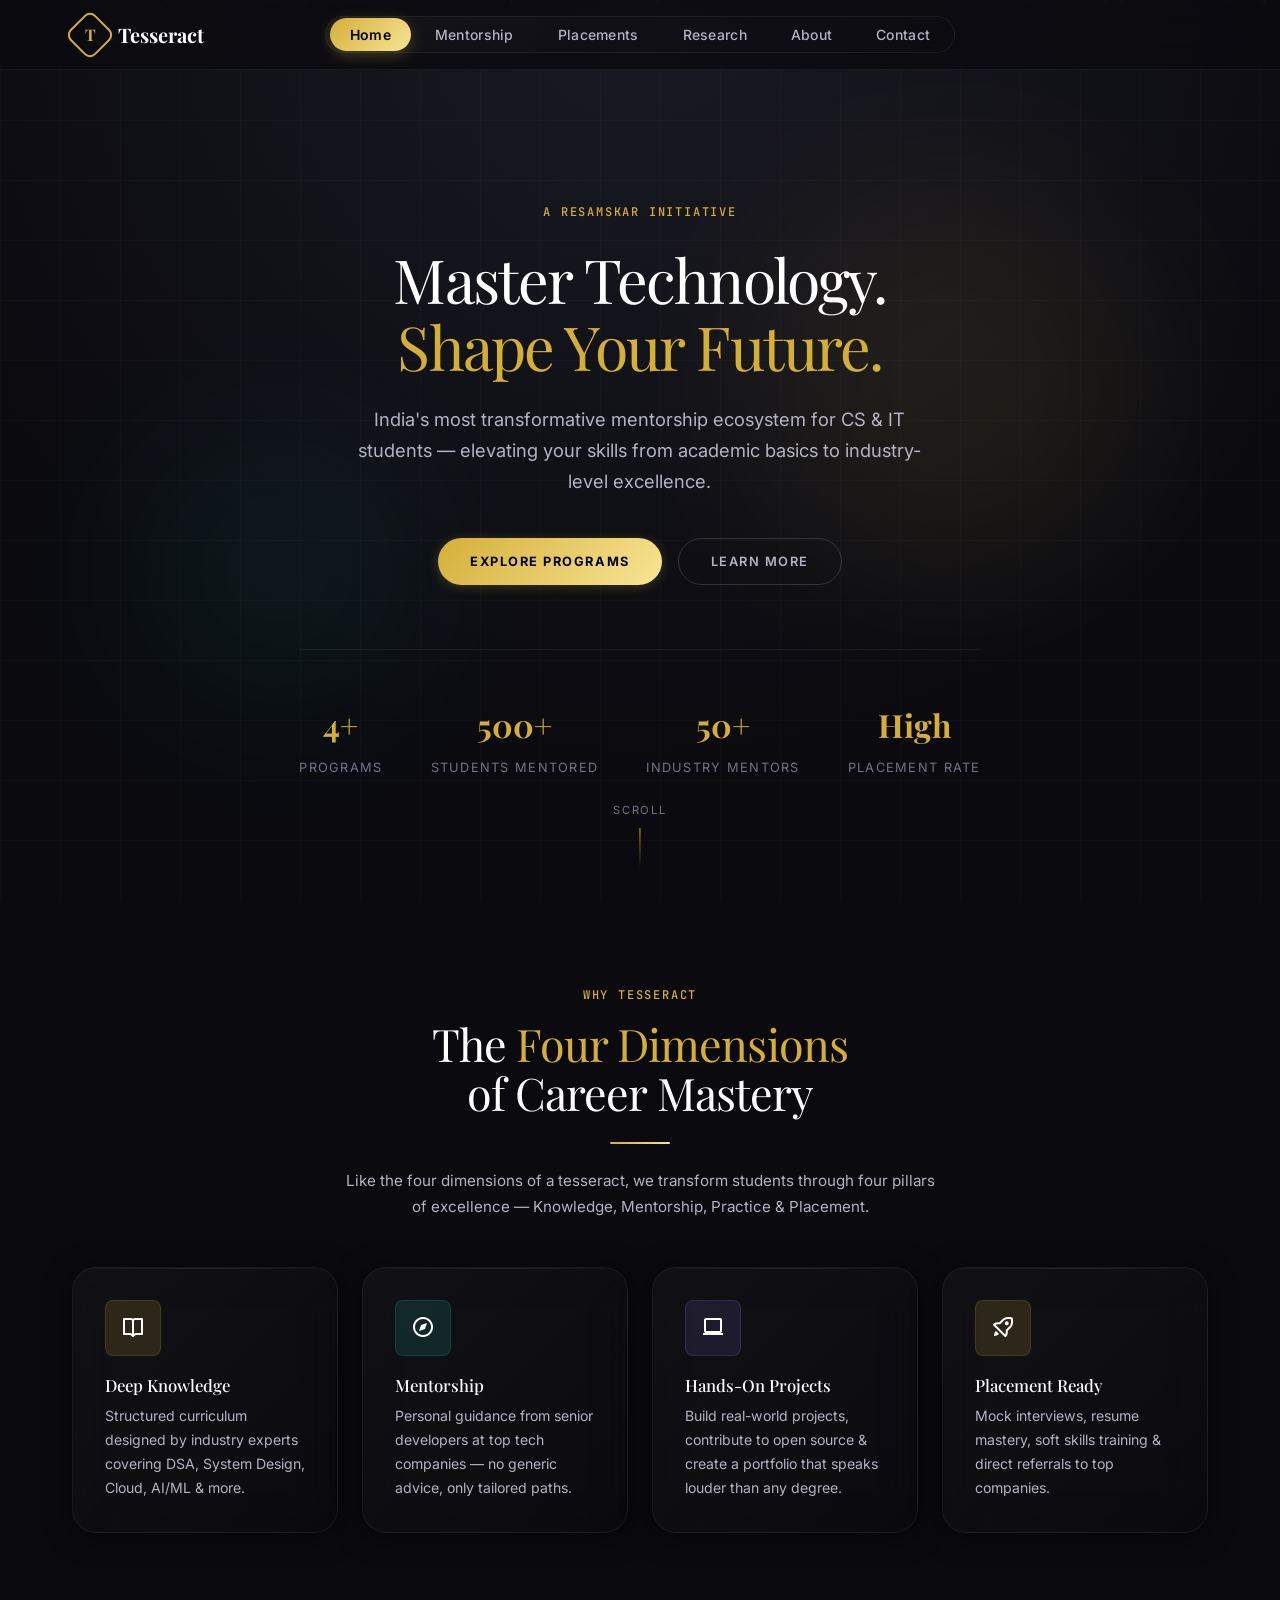
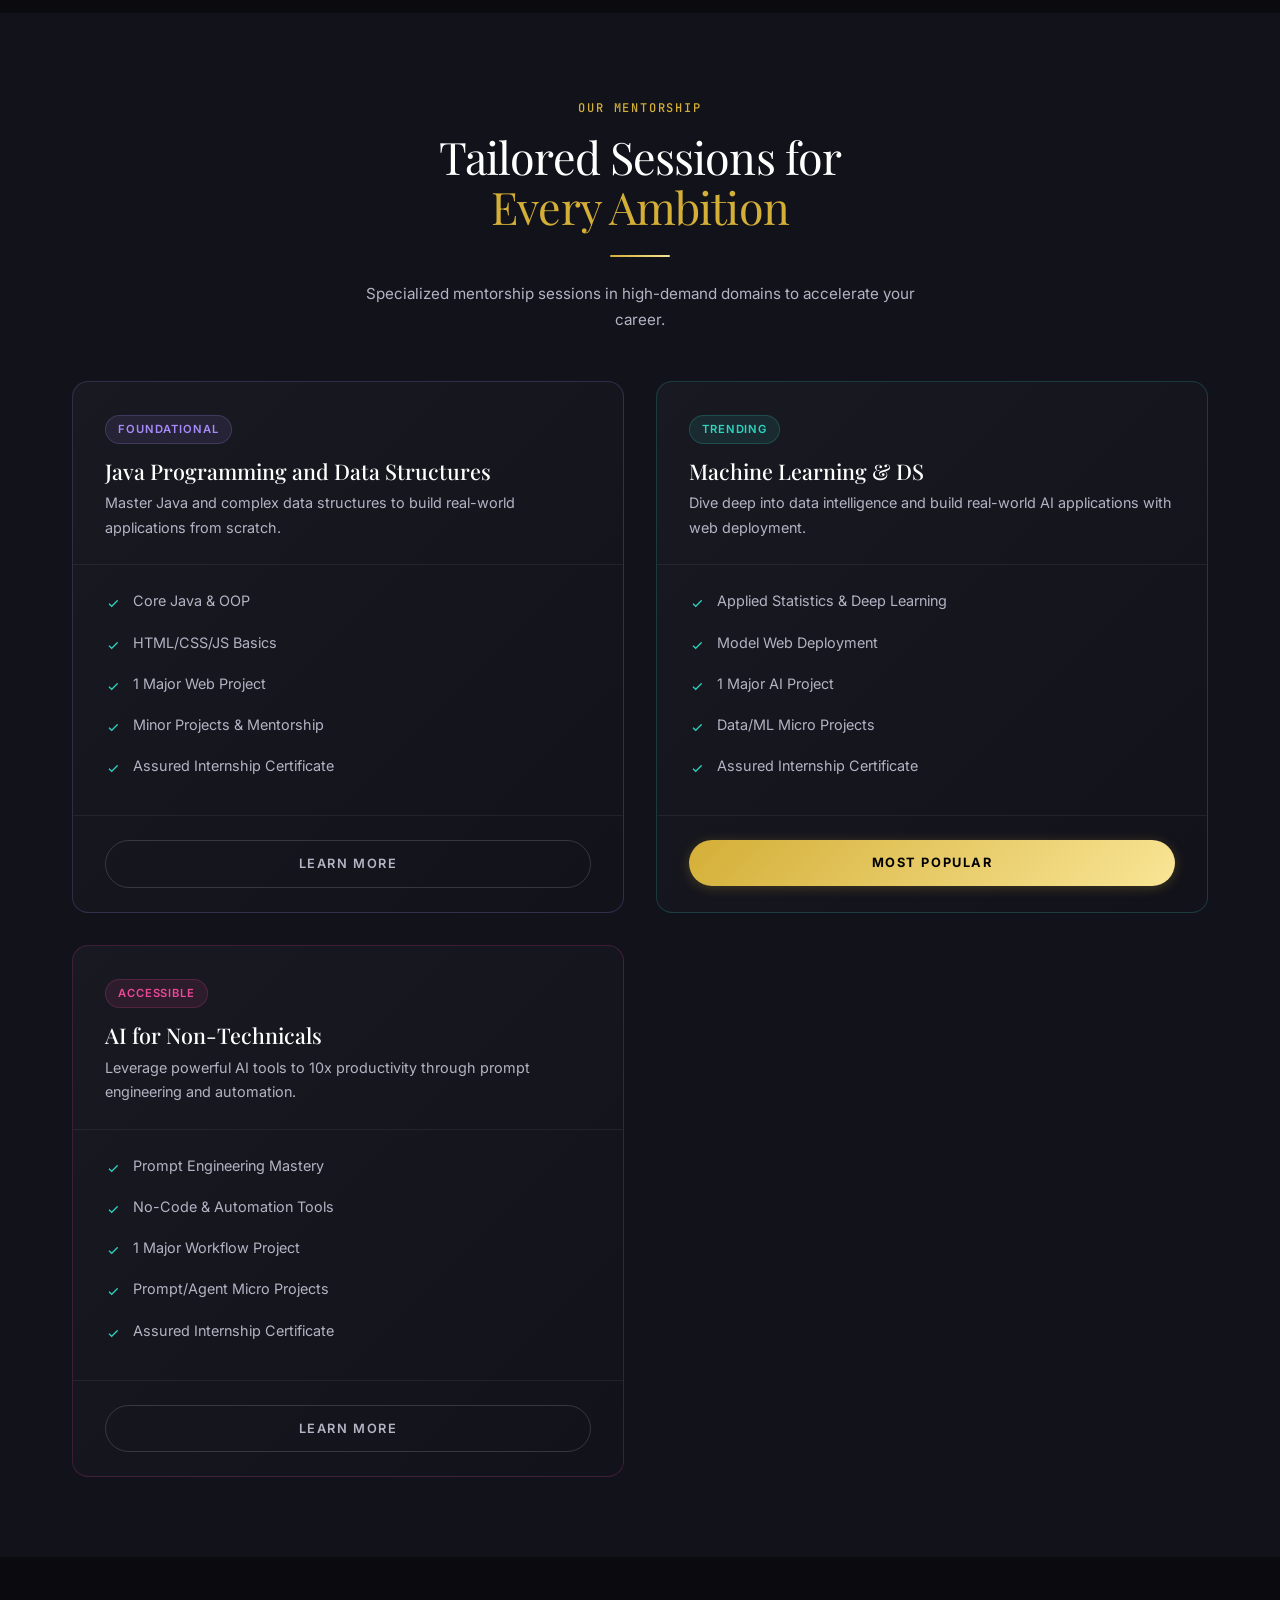
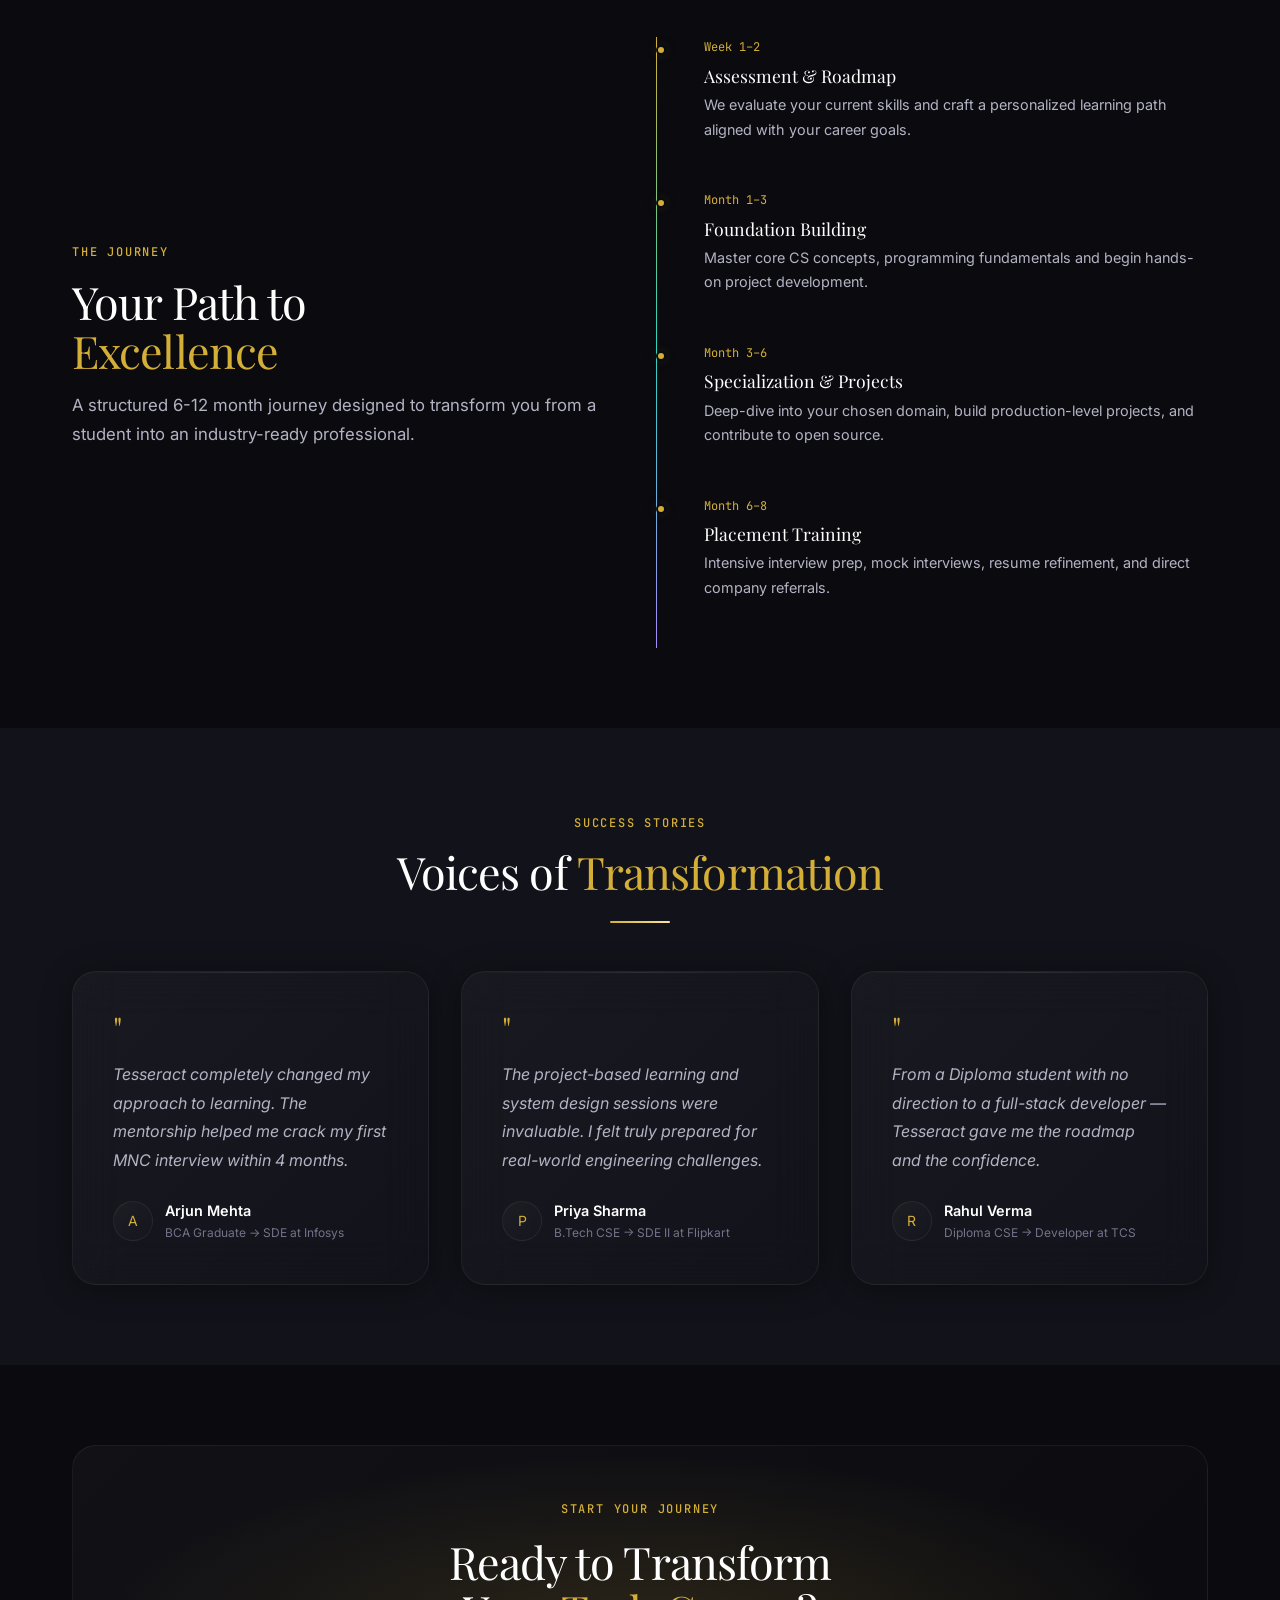
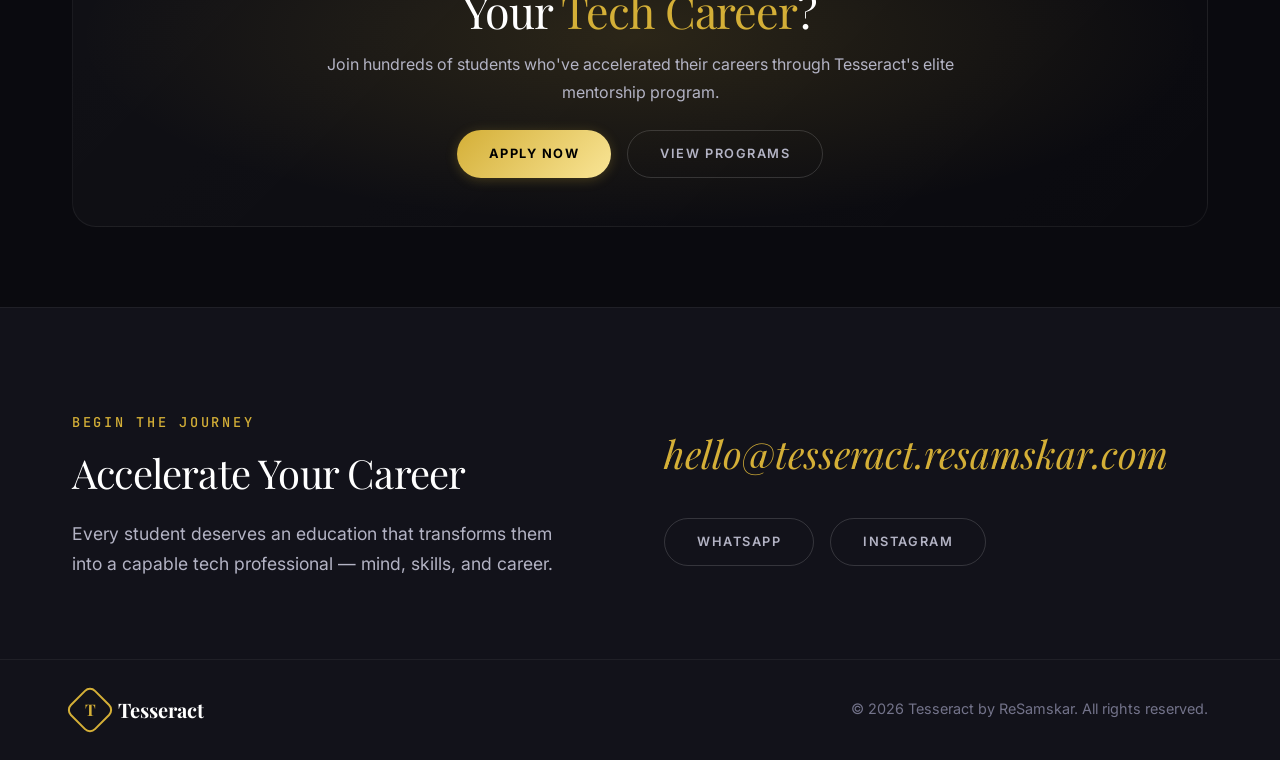
==== index.html @ d64c044e "Initial commit" ====
<!DOCTYPE html>
<html lang="en">

<head>
  <meta charset="UTF-8">
  <meta name="viewport" content="width=device-width, initial-scale=1.0">
  <title>Tesseract — Elite Tech Mentorship by ReSamskar</title>
  <meta name="description"
    content="Tesseract by ReSamskar offers world-class mentorship for BCA, MCA, BTech & Diploma students in CS/IT. Transform your career with industry-led training.">
  <meta name="keywords"
    content="tech mentorship, coding bootcamp, software engineering courses, BTech placements, MCA training, BCA mentorship, learn coding, IT career, ReSamskar Tesseract">
  <meta property="og:title" content="Tesseract — Elite Tech Mentorship by ReSamskar">
  <meta property="og:description"
    content="Tesseract by ReSamskar offers world-class mentorship for BCA, MCA, BTech & Diploma students in CS/IT. Transform your career with industry-led training.">
  <meta property="og:type" content="website">
  <link rel="stylesheet" href="styles.css">
  <link rel="icon" type="image/svg+xml"
    href="data:image/svg+xml,<svg xmlns='http://www.w3.org/2000/svg' viewBox='0 0 100 100'><text y='.9em' font-size='90'>◇</text></svg>">
</head>

<body>

  <!-- ── Navbar ── -->
  <nav class="navbar" id="navbar">
    <div class="nav-inner">
      <a href="/" class="nav-logo">
        <div class="logo-icon"><span>T</span></div>
        Tesseract
      </a>
      <ul class="nav-links" id="navLinks">
        <li><a href="/" class="active">Home</a></li>
        <li><a href="/mentorship/">Mentorship</a></li>
        <li><a href="/placements/">Placements</a></li>
        <li><a href="/research/">Research</a></li>
        <li><a href="/about/">About</a></li>
        <li><a href="/contact/">Contact</a></li>
      </ul>
      <div class="nav-right">
        <button class="mobile-toggle" id="mobileToggle" aria-label="Toggle menu">
          <span></span><span></span><span></span>
        </button>
      </div>
    </div>
  </nav>

  <!-- ── Hero ── -->
  <section class="hero" id="hero">
    <div class="hero-bg">
      <div class="grid-pattern"></div>
      <div class="glow-orb gold"></div>
      <div class="glow-orb teal"></div>
      <div class="particles" id="particles"></div>
    </div>
    <div class="container">
      <div class="hero-content">
        <span class="label">A ReSamskar Initiative</span>
        <h1>Master Technology.<br><span class="accent">Shape Your Future.</span></h1>
        <p>India's most transformative mentorship ecosystem for CS & IT students — elevating your skills from academic
          basics to industry-level excellence.</p>
        <div class="hero-actions">
          <a href="/mentorship/" class="btn btn-primary">Explore Programs</a>
          <a href="/about/" class="btn btn-outline">Learn More</a>
        </div>
        <div class="hero-stats">
          <div class="stat">
            <div class="stat-value">4+</div>
            <div class="stat-label">Programs</div>
          </div>
          <div class="stat">
            <div class="stat-value">500+</div>
            <div class="stat-label">Students Mentored</div>
          </div>
          <div class="stat">
            <div class="stat-value">50+</div>
            <div class="stat-label">Industry Mentors</div>
          </div>
          <div class="stat">
            <div class="stat-value">High</div>
            <div class="stat-label">Placement Rate</div>
          </div>
        </div>
      </div>
    </div>
    <div class="scroll-indicator">
      <span>Scroll</span>
      <div class="line"></div>
    </div>
  </section>

  <!-- ── Why Tesseract ── -->
  <section class="section" id="why-tesseract">
    <div class="container">
      <div class="section-header fade-in">
        <span class="label">Why Tesseract</span>
        <h2>The <span class="text-accent">Four Dimensions</span><br>of Career Mastery</h2>
        <div class="divider"></div>
        <p class="section-subtitle">Like the four dimensions of a tesseract, we transform students through four pillars
          of excellence — Knowledge, Mentorship, Practice & Placement.</p>
      </div>
      <div class="grid-4">
        <div class="glass-card fade-in fade-in-delay-1">
          <div class="icon-box"><i class='bx bx-book-open'></i></div>
          <h3>Deep Knowledge</h3>
          <p>Structured curriculum designed by industry experts covering DSA, System Design, Cloud, AI/ML & more.</p>
        </div>
        <div class="glass-card fade-in fade-in-delay-2">
          <div class="icon-box teal"><i class='bx bx-compass'></i></div>
          <h3>Mentorship</h3>
          <p>Personal guidance from senior developers at top tech companies — no generic advice, only tailored paths.
          </p>
        </div>
        <div class="glass-card fade-in fade-in-delay-3">
          <div class="icon-box purple"><i class='bx bx-laptop'></i></div>
          <h3>Hands-On Projects</h3>
          <p>Build real-world projects, contribute to open source & create a portfolio that speaks louder than any
            degree.</p>
        </div>
        <div class="glass-card fade-in fade-in-delay-4">
          <div class="icon-box"><i class='bx bx-rocket'></i></div>
          <h3>Placement Ready</h3>
          <p>Mock interviews, resume mastery, soft skills training & direct referrals to top companies.</p>
        </div>
      </div>
    </div>
  </section>

  <!-- ── Programs Overview ── -->
  <section class="section" id="programs-overview" style="background: var(--bg-secondary);">
    <div class="container">
      <div class="section-header fade-in">
        <span class="label">Our Mentorship</span>
        <h2>Tailored Sessions for<br><span class="text-accent">Every Ambition</span></h2>
        <div class="divider"></div>
        <p class="section-subtitle">Specialized mentorship sessions in high-demand domains to accelerate your career.
        </p>
      </div>
      <div class="grid-2">
        <div class="program-card fade-in fade-in-delay-1" style="border-color: rgba(167,139,250,0.2);">
          <div class="card-header">
            <span class="tag"
              style="background:rgba(167,139,250,0.1); color:var(--purple); border-color:rgba(167,139,250,0.2);">Foundational</span>
            <h3>Java Programming and Data Structures</h3>
            <p>Master Java and complex data structures to build real-world applications from scratch.</p>
          </div>
          <div class="card-body">
            <ul class="feature-list">
              <li><span class="check"><i class='bx bx-check'></i></span> Core Java & OOP</li>
              <li><span class="check"><i class='bx bx-check'></i></span> HTML/CSS/JS Basics</li>
              <li><span class="check"><i class='bx bx-check'></i></span> 1 Major Web Project</li>
              <li><span class="check"><i class='bx bx-check'></i></span> Minor Projects & Mentorship</li>
              <li><span class="check"><i class='bx bx-check'></i></span> Assured Internship Certificate</li>
            </ul>
          </div>
          <div class="card-footer">
            <a href="programs.html" class="btn btn-outline" style="width:100%; justify-content:center;">Learn More</a>
          </div>
        </div>
        <div class="program-card fade-in fade-in-delay-2" style="border-color: rgba(45,212,191,0.2);">
          <div class="card-header">
            <span class="tag"
              style="background:rgba(45,212,191,0.1); color:var(--teal); border-color:rgba(45,212,191,0.2);">Trending</span>
            <h3>Machine Learning & DS</h3>
            <p>Dive deep into data intelligence and build real-world AI applications with web deployment.</p>
          </div>
          <div class="card-body">
            <ul class="feature-list">
              <li><span class="check"><i class='bx bx-check'></i></span> Applied Statistics & Deep Learning</li>
              <li><span class="check"><i class='bx bx-check'></i></span> Model Web Deployment</li>
              <li><span class="check"><i class='bx bx-check'></i></span> 1 Major AI Project</li>
              <li><span class="check"><i class='bx bx-check'></i></span> Data/ML Micro Projects</li>
              <li><span class="check"><i class='bx bx-check'></i></span> Assured Internship Certificate</li>
            </ul>
          </div>
          <div class="card-footer">
            <a href="programs.html" class="btn btn-primary" style="width:100%; justify-content:center;">Most Popular</a>
          </div>
        </div>

        <div class="program-card fade-in fade-in-delay-4" style="border-color: rgba(236,72,153,0.2);">
          <div class="card-header">
            <span class="tag"
              style="background:rgba(236,72,153,0.1); color:#ec4899; border-color:rgba(236,72,153,0.2);">Accessible</span>
            <h3>AI for Non-Technicals</h3>
            <p>Leverage powerful AI tools to 10x productivity through prompt engineering and automation.</p>
          </div>
          <div class="card-body">
            <ul class="feature-list">
              <li><span class="check"><i class='bx bx-check'></i></span> Prompt Engineering Mastery</li>
              <li><span class="check"><i class='bx bx-check'></i></span> No-Code & Automation Tools</li>
              <li><span class="check"><i class='bx bx-check'></i></span> 1 Major Workflow Project</li>
              <li><span class="check"><i class='bx bx-check'></i></span> Prompt/Agent Micro Projects</li>
              <li><span class="check"><i class='bx bx-check'></i></span> Assured Internship Certificate</li>
            </ul>
          </div>
          <div class="card-footer">
            <a href="programs.html" class="btn btn-outline" style="width:100%; justify-content:center;">Learn More</a>
          </div>
        </div>
      </div>
    </div>
  </section>

  <!-- ── How It Works ── -->
  <section class="section" id="how-it-works">
    <div class="container">
      <div class="grid-2" style="align-items:center;">
        <div class="fade-in">
          <span class="label">The Journey</span>
          <h2 style="margin-top:0.75rem;">Your Path to<br><span class="text-accent">Excellence</span></h2>
          <p style="margin-top:1rem; font-size:1.05rem;">A structured 6-12 month journey designed to transform you from
            a student into an industry-ready professional.</p>
        </div>
        <div class="fade-in fade-in-delay-2">
          <div class="timeline">
            <div class="timeline-item">
              <span class="duration">Week 1–2</span>
              <h4>Assessment & Roadmap</h4>
              <p>We evaluate your current skills and craft a personalized learning path aligned with your career goals.
              </p>
            </div>
            <div class="timeline-item">
              <span class="duration">Month 1–3</span>
              <h4>Foundation Building</h4>
              <p>Master core CS concepts, programming fundamentals and begin hands-on project development.</p>
            </div>
            <div class="timeline-item">
              <span class="duration">Month 3–6</span>
              <h4>Specialization & Projects</h4>
              <p>Deep-dive into your chosen domain, build production-level projects, and contribute to open source.</p>
            </div>
            <div class="timeline-item">
              <span class="duration">Month 6–8</span>
              <h4>Placement Training</h4>
              <p>Intensive interview prep, mock interviews, resume refinement, and direct company referrals.</p>
            </div>
          </div>
        </div>
      </div>
    </div>
  </section>

  <!-- ── Testimonials ── -->
  <section class="section" id="testimonials" style="background: var(--bg-secondary);">
    <div class="container">
      <div class="section-header fade-in">
        <span class="label">Success Stories</span>
        <h2>Voices of <span class="text-accent">Transformation</span></h2>
        <div class="divider"></div>
      </div>
      <div class="grid-3">
        <div class="glass-card testimonial-card fade-in fade-in-delay-1">
          <div class="quote">"</div>
          <p>Tesseract completely changed my approach to learning. The mentorship helped me crack my first MNC interview
            within 4 months.</p>
          <div class="author">
            <div class="author-avatar">A</div>
            <div>
              <div class="author-name">Arjun Mehta</div>
              <div class="author-role">BCA Graduate → SDE at Infosys</div>
            </div>
          </div>
        </div>
        <div class="glass-card testimonial-card fade-in fade-in-delay-2">
          <div class="quote">"</div>
          <p>The project-based learning and system design sessions were invaluable. I felt truly prepared for real-world
            engineering challenges.</p>
          <div class="author">
            <div class="author-avatar">P</div>
            <div>
              <div class="author-name">Priya Sharma</div>
              <div class="author-role">B.Tech CSE → SDE II at Flipkart</div>
            </div>
          </div>
        </div>
        <div class="glass-card testimonial-card fade-in fade-in-delay-3">
          <div class="quote">"</div>
          <p>From a Diploma student with no direction to a full-stack developer — Tesseract gave me the roadmap and the
            confidence.</p>
          <div class="author">
            <div class="author-avatar">R</div>
            <div>
              <div class="author-name">Rahul Verma</div>
              <div class="author-role">Diploma CSE → Developer at TCS</div>
            </div>
          </div>
        </div>
      </div>
    </div>
  </section>

  <!-- ── CTA ── -->
  <section class="section">
    <div class="container">
      <div class="cta-banner fade-in">
        <span class="label">Start Your Journey</span>
        <h2 style="margin-top:1rem;">Ready to Transform<br>Your <span class="text-accent">Tech Career</span>?</h2>
        <p>Join hundreds of students who've accelerated their careers through Tesseract's elite mentorship program.</p>
        <div style="display:flex; gap:1rem; justify-content:center; flex-wrap:wrap;">
          <a href="contact.html" class="btn btn-primary">Apply Now</a>
          <a href="programs.html" class="btn btn-outline">View Programs</a>
        </div>
      </div>
    </div>
  </section>

  <!-- ── Footer ── -->
  <footer class="footer" id="footer" style="padding: 100px 0 0;">
    <div class="container">
      <div
        style="display: flex; flex-wrap: wrap; justify-content: space-between; align-items: center; gap: 3rem; margin-bottom: 5rem;">
        <div style="flex: 1 1 400px;">
          <span class="label" style="font-size: 0.85rem; letter-spacing: 0.2em;">BEGIN THE JOURNEY</span>
          <h2 style="margin-top: 1rem; font-size: 2.5rem; letter-spacing: -0.02em;">Accelerate Your Career</h2>
          <p style="margin-top: 1.5rem; font-size: 1.1rem; max-width: 500px;">Every student deserves an education that
            transforms them into a capable tech professional — mind, skills, and career.</p>
        </div>
        <div style="flex: 1 1 400px; display: flex; flex-direction: column; gap: 2rem; align-items: flex-start;">
          <a href="mailto:hello@tesseract.resamskar.com"
            style="font-family: var(--font-heading); font-size: clamp(1.5rem, 3vw, 2.5rem); font-style: italic; color: var(--accent); text-decoration: none; transition: var(--transition);">hello@tesseract.resamskar.com</a>
          <div style="display: flex; gap: 1rem; flex-wrap: wrap;">
            <a href="https://wa.me/+919955477663" class="btn btn-outline"
              style="border-radius: 50px; padding: 0.75rem 2rem;">WhatsApp</a>
            <a href="https://instagram.com/tesseract.resamskar/" class="btn btn-outline"
              style="border-radius: 50px; padding: 0.75rem 2rem;">Instagram</a>
          </div>
        </div>
      </div>
    </div>
    <div style="border-top: 1px solid var(--glass-border); padding: 2rem 0;">
      <div class="container">
        <div style="display: flex; justify-content: space-between; align-items: center; flex-wrap: wrap; gap: 1rem;">
          <a href="/" class="nav-logo">
            <div class="logo-icon"><span>T</span></div>
            Tesseract
          </a>
          <p style="font-size: 0.9rem; color: var(--text-muted); margin: 0;">© 2026 Tesseract by ReSamskar. All rights
            reserved.</p>
        </div>
      </div>
    </div>
  </footer>

  <script>
    // Mobile nav toggle
    document.getElementById('mobileToggle').addEventListener('click', () => {
      document.getElementById('navLinks').classList.toggle('open');
    });

    // Scroll animations
    const observer = new IntersectionObserver((entries) => {
      entries.forEach(e => { if (e.isIntersecting) { e.target.classList.add('visible'); } });
    }, { threshold: 0.1 });
    document.querySelectorAll('.fade-in').forEach(el => observer.observe(el));

    // Floating particles
    (function () {
      const c = document.getElementById('particles');
      if (!c) return;
      for (let i = 0; i < 20; i++) {
        const p = document.createElement('div');
        p.className = 'particle';
        p.style.left = Math.random() * 100 + '%';
        p.style.animationDuration = (8 + Math.random() * 12) + 's';
        p.style.animationDelay = Math.random() * 8 + 's';
        p.style.width = p.style.height = (1 + Math.random() * 2) + 'px';
        c.appendChild(p);
      }
    })();

    // Navbar shrink on scroll
    window.addEventListener('scroll', () => {
      const nav = document.getElementById('navbar');
      if (window.scrollY > 50) nav.style.padding = '0.5rem 0';
      else nav.style.padding = '1rem 0';
    });
  </script>
</body>

</html>
---- styles.css ----
@import url('https://fonts.googleapis.com/css2?family=Inter:wght@300;400;500;600;700&family=Playfair+Display:wght@400;500;600;700&family=JetBrains+Mono:wght@400;500&display=swap');
@import url('https://unpkg.com/boxicons@2.1.4/css/boxicons.min.css');

:root {
  --bg-primary: #0a0a0f;
  --bg-secondary: #12121a;
  --bg-tertiary: #1a1a2e;
  --bg-card: rgba(255,255,255,0.02);
  --glass: linear-gradient(135deg, rgba(255,255,255,0.03) 0%, rgba(255,255,255,0.005) 100%);
  --glass-border: rgba(255,255,255,0.06);
  --glass-hover: linear-gradient(135deg, rgba(255,255,255,0.06) 0%, rgba(255,255,255,0.01) 100%);
  --text-primary: #ffffff;
  --text-secondary: #b3b3c4;
  --text-muted: #73738a;
  --accent: #d4af37;
  --accent-light: #f9e596;
  --accent-glow: rgba(212,175,55,0.15);
  --teal: #2dd4bf;
  --teal-glow: rgba(45,212,191,0.12);
  --purple: #a78bfa;
  --gradient-accent: linear-gradient(135deg, #d4af37, #f9e596);
  --gradient-hero: radial-gradient(circle at 50% 0%, #1a1a24 0%, #0a0a0f 70%);
  --radius: 16px;
  --radius-sm: 8px;
  --radius-lg: 24px;
  --shadow: 0 10px 40px rgba(0,0,0,0.5);
  --shadow-lg: 0 20px 60px rgba(0,0,0,0.7);
  --transition: all 0.6s cubic-bezier(0.2,0.8,0.2,1);
  --font-body: 'Inter', sans-serif;
  --font-heading: 'Playfair Display', serif;
  --font-mono: 'JetBrains Mono', monospace;
}

*, *::before, *::after { margin:0; padding:0; box-sizing:border-box; }

html { scroll-behavior:smooth; font-size:16px; overflow-x: hidden; max-width: 100vw; }

body {
  font-family: var(--font-body);
  background: var(--bg-primary);
  color: var(--text-primary);
  line-height: 1.7;
  overflow-x: hidden;
  max-width: 100vw;
  -webkit-font-smoothing: antialiased;
}

/* ── Scrollbar ── */
::-webkit-scrollbar { width:6px; }
::-webkit-scrollbar-track { background: var(--bg-primary); }
::-webkit-scrollbar-thumb { background: var(--accent); border-radius:3px; }

/* ── Typography ── */
h1,h2,h3,h4,h5,h6 { font-family: var(--font-heading); font-weight:400; line-height:1.1; color: var(--text-primary); }
h1 { font-size: clamp(2rem,5vw,3.8rem); letter-spacing:-0.03em; }
h2 { font-size: clamp(1.6rem,3.5vw,2.8rem); letter-spacing:-0.02em; }
h3 { font-size: clamp(1.1rem,2vw,1.6rem); font-weight:500; }
p { color: var(--text-secondary); max-width:65ch; }
a { color: var(--accent); text-decoration:none; transition: var(--transition); }
a:hover { color: var(--accent-light); }

.label {
  font-family: var(--font-mono);
  font-size: 0.75rem;
  letter-spacing: 0.15em;
  text-transform: uppercase;
  color: var(--accent);
  font-weight: 500;
}

.section-subtitle {
  font-size: 0.95rem;
  color: var(--text-secondary);
  max-width: 600px;
  margin: 0 auto;
  line-height: 1.7;
}

/* ── Layout ── */
.container { max-width:1200px; margin:0 auto; padding:0 2rem; }
.section { padding: 80px 0; position:relative; }
.section-header { text-align:center; margin-bottom:3rem; }
.section-header h2 { margin-top:0.75rem; }

.grid-2 { display:grid; grid-template-columns: repeat(2,1fr); gap:2rem; }
.grid-3 { display:grid; grid-template-columns: repeat(3,1fr); gap:2rem; }
.grid-4 { display:grid; grid-template-columns: repeat(4,1fr); gap:1.5rem; }

@media(max-width:1024px) { .grid-3 { grid-template-columns: repeat(2,1fr); } .grid-4 { grid-template-columns: repeat(2,1fr); } }
@media(max-width:815px) { .grid-2,.grid-3,.grid-4 { grid-template-columns:1fr; } .section { padding:56px 0; } .container { padding:0 1.1rem; } }

/* ── Glass Card ── */
.glass-card {
  background: var(--glass);
  border: 1px solid var(--glass-border);
  border-radius: var(--radius-lg);
  padding: 2rem 2rem;
  backdrop-filter: blur(24px);
  -webkit-backdrop-filter: blur(24px);
  transition: var(--transition);
  position: relative;
  overflow: hidden;
  box-shadow: 0 4px 30px rgba(0, 0, 0, 0.4);
}
.glass-card::before {
  content:'';
  position:absolute; top:0; left:0; right:0; height:1px;
  background: linear-gradient(90deg, transparent, rgba(255,255,255,0.2), transparent);
  opacity: 0.5;
  transition: opacity 0.6s ease;
}
.glass-card:hover {
  background: var(--glass-hover);
  border-color: rgba(212, 175, 55, 0.3);
  transform: translateY(-8px);
  box-shadow: 0 20px 40px rgba(0,0,0,0.6), 0 0 40px rgba(212, 175, 55, 0.05);
}
.glass-card:hover::before { opacity: 1; background: linear-gradient(90deg, transparent, rgba(212, 175, 55, 0.8), transparent); }

/* ── Buttons ── */
.btn {
  display: inline-flex; align-items:center; justify-content:center; gap:0.5rem;
  padding: 0.75rem 2rem;
  border-radius: 50px;
  font-family: var(--font-body);
  font-size: 0.8rem;
  font-weight: 600;
  letter-spacing: 0.12em;
  text-transform: uppercase;
  border: none;
  cursor: pointer;
  transition: var(--transition);
  text-decoration: none;
  position: relative;
  overflow: hidden;
}
.btn::after {
  content: '';
  position: absolute;
  top: 0; left: -100%;
  width: 60%; height: 100%;
  background: linear-gradient(90deg, transparent, rgba(255,255,255,0.25), transparent);
  transform: skewX(-20deg);
  transition: left 0.6s ease;
}
.btn:hover::after { left: 140%; }
.btn-primary {
  background: var(--gradient-accent);
  color: #000;
  box-shadow: 0 2px 12px rgba(212,175,55,0.25);
  font-weight: 700;
}
.btn-primary:hover {
  box-shadow: 0 6px 24px rgba(212,175,55,0.45), 0 0 16px rgba(255,255,255,0.15) inset;
  transform: translateY(-2px) scale(1.02);
  color: #000;
}
.btn-outline {
  background: transparent;
  border: 1px solid rgba(255,255,255,0.15);
  color: var(--text-secondary);
}
.btn-outline:hover {
  border-color: var(--accent);
  color: #000;
  background: var(--gradient-accent);
  transform: translateY(-2px) scale(1.02);
  box-shadow: 0 6px 24px rgba(212,175,55,0.2);
}

/* Enroll Now — navbar specific */
.nav-right .btn {
  padding: 0.55rem 1.4rem;
  font-size: 0.72rem;
  letter-spacing: 0.14em;
  font-weight: 700;
  border-radius: 50px;
  background: var(--gradient-accent);
  color: #000;
  box-shadow: 0 2px 10px rgba(212,175,55,0.2);
  transition: all 0.3s ease;
  white-space: nowrap;
}
.nav-right .btn:hover {
  box-shadow: 0 4px 18px rgba(212,175,55,0.4);
  transform: translateY(-1px);
}

/* ── Navigation ── */
.navbar {
  position: fixed; top:0; left:0; right:0; z-index:1000;
  padding: 1rem 0;
  background: rgba(10,10,15,0.8);
  backdrop-filter: blur(20px);
  -webkit-backdrop-filter: blur(20px);
  border-bottom: 1px solid var(--glass-border);
  transition: var(--transition);
}
.nav-inner {
  display:flex; align-items:center; justify-content:space-between;
  max-width:1200px; margin:0 auto; padding:0 2rem;
  gap: 1rem;
}
.nav-logo {
  display:flex; align-items:center; gap:0.6rem;
  font-family: var(--font-heading);
  font-size: 1.25rem;
  font-weight: 700;
  color: var(--text-primary);
  position: relative; z-index: 1001;
  flex: 1;
}
.nav-logo .logo-icon {
  width:36px; height:36px;
  border: 2px solid var(--accent);
  border-radius: var(--radius-sm);
  display:flex; align-items:center; justify-content:center;
  font-size:1rem;
  color: var(--accent);
  transform: rotate(45deg);
}
.nav-logo .logo-icon span { transform: rotate(-45deg); }
.nav-links { 
  display:flex; align-items:center; gap:0.25rem; list-style:none; 
  background: var(--glass);
  border: 1px solid var(--glass-border);
  border-radius: 50px;
  padding: 0.25rem;
}
.nav-links a {
  font-size:0.875rem; color: var(--text-secondary);
  font-weight:500; letter-spacing:0.02em;
  padding: 0.5rem 1.25rem;
  border-radius: 50px;
  transition: var(--transition);
}
.nav-links a:hover { color: var(--text-primary); background: rgba(255,255,255,0.05); }
.nav-links a.active { 
  background: var(--gradient-accent); 
  color: #000; 
  font-weight: 600;
  box-shadow: 0 4px 15px rgba(212, 175, 55, 0.3);
}
.nav-right {
  display:flex; align-items:center; gap:0.75rem;
  position: relative; z-index: 1001;
  flex: 1;
  justify-content: flex-end;
}
.nav-cta { margin-left:0.5rem; }

.mobile-toggle {
  display:none; flex-direction:column; gap:5px;
  background:none; border:none; cursor:pointer; padding:4px;
}
.mobile-toggle span { width:24px; height:2px; background: var(--text-primary); border-radius:2px; transition: var(--transition); }

@media(max-width:815px) {
  .mobile-toggle { display:flex; }
  .nav-links {
    position:fixed; top:0; left:0; width:100vw; height:100vh;
    flex-direction:column; align-items:center; justify-content:center; gap:1.75rem;
    padding: 0;
    background: rgba(10,10,15,0.98); backdrop-filter: blur(24px);
    transform: translateX(100%); transition: var(--transition);
    z-index: 999;
    overflow: hidden;
    border-radius: 0;
    border: none;
  }
  .nav-links.open { transform: translateX(0); }
  .nav-links a { font-size: 1.1rem; padding: 0.75rem 2rem; }
  .nav-right .btn { padding: 0.5rem 1rem; font-size: 0.65rem; }
  .nav-right { gap: 0.4rem; }
  .nav-inner { padding: 0 1rem; gap: 0.5rem; }
  .nav-logo { min-width: 110px; padding-right: 0.5rem; }
}

/* ── Hero ── */
.hero {
  min-height: 100vh;
  display: flex; align-items:center; justify-content:center;
  position: relative;
  background: var(--gradient-hero);
  overflow: hidden;
  padding-top: 80px;
}
.hero-bg {
  position:absolute; inset:0; overflow:hidden;
}
.hero-bg .grid-pattern {
  position:absolute; inset:0;
  background-image:
    linear-gradient(rgba(255,255,255,0.02) 1px, transparent 1px),
    linear-gradient(90deg, rgba(255,255,255,0.02) 1px, transparent 1px);
  background-size: 60px 60px;
}
.hero-bg .glow-orb {
  position:absolute; border-radius:50%; filter:blur(80px); opacity:0.4;
}
.hero-bg .glow-orb.gold { width:400px; height:400px; background: var(--accent); top:20%; right:10%; opacity:0.08; }
.hero-bg .glow-orb.teal { width:300px; height:300px; background: var(--teal); bottom:20%; left:10%; opacity:0.06; }
.hero-content { text-align:center; position:relative; z-index:2; max-width:800px; }
.hero-content .label { margin-bottom:1.5rem; display:block; }
.hero-content h1 { margin-bottom:1.5rem; }
.hero-content h1 .accent { color: var(--accent); }
.hero-content p { font-size:1.15rem; margin:0 auto 2.5rem; max-width:580px; }
.hero-actions { display:flex; gap:1rem; justify-content:center; flex-wrap:wrap; }
.hero-stats {
  display:flex; justify-content:center; gap:3rem; margin-top:4rem;
  padding-top:3rem; border-top:1px solid var(--glass-border);
}
.hero-stats .stat { text-align:center; }
.hero-stats .stat-value { font-family:var(--font-heading); font-size:2rem; color:var(--accent); font-weight:700; }
.hero-stats .stat-label { font-size:0.8rem; color:var(--text-muted); margin-top:0.25rem; text-transform:uppercase; letter-spacing:0.1em; }

.scroll-indicator {
  position:absolute; bottom:2rem; left:50%; transform:translateX(-50%);
  display:flex; flex-direction:column; align-items:center; gap:0.5rem;
}
.scroll-indicator span { font-size:0.7rem; color:var(--text-muted); letter-spacing:0.15em; text-transform:uppercase; }
.scroll-indicator .line { width:1px; height:40px; background: linear-gradient(to bottom, var(--accent), transparent); animation: scrollPulse 2s infinite; }
@keyframes scrollPulse { 0%,100% { opacity:0.3; } 50% { opacity:1; } }

/* ── Feature/Icon Cards ── */
.icon-box {
  width:56px; height:56px; border-radius:var(--radius-sm);
  background: var(--accent-glow);
  display:flex; align-items:center; justify-content:center;
  font-size:1.5rem;
  margin-bottom:1.25rem;
  border: 1px solid rgba(201,168,76,0.15);
}
.icon-box.teal { background: var(--teal-glow); border-color: rgba(45,212,191,0.15); }
.icon-box.purple { background: rgba(167,139,250,0.1); border-color: rgba(167,139,250,0.15); }

.glass-card h3 { margin-bottom:0.6rem; font-size:1.05rem; }
.glass-card p { font-size:0.88rem; }

/* ── Program Cards ── */
.program-card {
  background: var(--glass);
  border: 1px solid var(--glass-border);
  border-radius: var(--radius);
  overflow:hidden;
  transition: var(--transition);
}
.program-card:hover { transform:translateY(-6px); box-shadow: var(--shadow-lg); border-color: rgba(201,168,76,0.2); }
.program-card .card-header {
  padding:2rem 2rem 1.5rem;
  border-bottom: 1px solid var(--glass-border);
  position:relative;
}
.program-card .card-header .tag {
  display:inline-block;
  padding:0.25rem 0.75rem;
  border-radius:50px;
  font-size:0.7rem;
  font-weight:600;
  letter-spacing:0.08em;
  text-transform:uppercase;
  background: var(--accent-glow);
  color: var(--accent);
  border: 1px solid rgba(201,168,76,0.2);
  margin-bottom:1rem;
}
.program-card .card-header h3 { font-size:1.35rem; }
.program-card .card-header p { font-size:0.9rem; margin-top:0.5rem; }
.program-card .card-body { padding:1.5rem 2rem 2rem; }
.program-card .feature-list { list-style:none; display:flex; flex-direction:column; gap:0.75rem; }
.program-card .feature-list li {
  display:flex; align-items:flex-start; gap:0.75rem;
  font-size:0.9rem; color: var(--text-secondary);
}
.program-card .feature-list li .check {
  color: var(--teal);
  font-size:1rem;
  flex-shrink:0;
  margin-top:2px;
}
.program-card .card-footer {
  padding: 1.5rem 2rem;
  border-top:1px solid var(--glass-border);
}

/* ── Mentor/Team Cards ── */
.mentor-card {
  text-align:center;
  padding:2.5rem 2rem;
}
.mentor-card .avatar {
  width:80px; height:80px;
  border-radius:50%;
  background: var(--accent-glow);
  border: 2px solid var(--accent);
  display:flex; align-items:center; justify-content:center;
  font-size:1.5rem;
  margin:0 auto 1.25rem;
  color: var(--accent);
}
.mentor-card h4 { font-size:1.1rem; margin-bottom:0.25rem; }
.mentor-card .role { font-size:0.8rem; color:var(--accent); font-weight:500; }
.mentor-card p { font-size:0.875rem; margin-top:0.75rem; text-align:center; }

/* ── Timeline ── */
.timeline { position:relative; padding-left:3rem; }
.timeline::before {
  content:''; position:absolute; left:0; top:0; bottom:0; width:1px;
  background: linear-gradient(to bottom, var(--accent), var(--teal), var(--purple));
}
.timeline-item { position:relative; padding-bottom:3rem; }
.timeline-item::before {
  content:''; position:absolute; left:-3rem; top:0.5rem;
  width:10px; height:10px; border-radius:50%;
  background: var(--accent); border:2px solid var(--bg-primary);
  box-shadow: 0 0 12px var(--accent-glow);
}
.timeline-item h4 { font-size:1.1rem; margin-bottom:0.5rem; color:var(--text-primary); }
.timeline-item .duration { font-family:var(--font-mono); font-size:0.75rem; color:var(--accent); margin-bottom:0.5rem; display:block; }
.timeline-item p { font-size:0.9rem; }

/* ── Testimonials ── */
.testimonial-card { padding:2.5rem; }
.testimonial-card .quote { font-size:2rem; color:var(--accent); line-height:1; margin-bottom:1rem; font-family:var(--font-heading); }
.testimonial-card p { font-style:italic; font-size:1rem; line-height:1.8; margin-bottom:1.5rem; }
.testimonial-card .author { display:flex; align-items:center; gap:0.75rem; }
.testimonial-card .author-avatar {
  width:40px; height:40px; border-radius:50%;
  background: var(--glass); border:1px solid var(--glass-border);
  display:flex; align-items:center; justify-content:center;
  font-size:0.875rem; color:var(--accent);
}
.testimonial-card .author-name { font-size:0.9rem; font-weight:600; color:var(--text-primary); }
.testimonial-card .author-role { font-size:0.75rem; color:var(--text-muted); }

/* ── FAQ / Syllabus ── */
.faq-item {
  border: 1px solid var(--glass-border);
  border-radius: var(--radius);
  margin-bottom: 0.6rem;
  overflow: hidden;
  background: var(--glass);
  transition: border-color 0.3s ease;
}
.faq-item:hover { border-color: rgba(212,175,55,0.2); }
.faq-question {
  width:100%; padding:1rem 1.25rem;
  background:none; border:none; color:var(--text-primary);
  font-family:var(--font-body); font-size:0.9rem; font-weight:500;
  text-align:left; cursor:pointer;
  display:flex; justify-content:space-between; align-items:center;
  gap: 1rem;
  transition: color 0.3s ease;
}
.faq-question:hover { color:var(--accent); }
.faq-question .icon { font-size:1rem; flex-shrink:0; transition: transform 0.3s ease; color:var(--accent); }
.faq-item.open .faq-question .icon { transform:rotate(45deg); }
.faq-answer { padding:0 1.25rem; max-height:0; overflow:hidden; transition: max-height 0.4s ease, padding 0.4s ease; }
.faq-item.open .faq-answer { max-height:2000px; padding:0 1.25rem 1rem; }
.faq-answer p { font-size:0.85rem; line-height: 1.7; }

/* ── Footer ── */
.footer {
  background: var(--bg-secondary);
  border-top: 1px solid var(--glass-border);
  padding: 56px 0 1.5rem;
}
.footer-grid {
  display:grid;
  grid-template-columns: 2fr 1fr 1fr 1fr;
  gap:2.5rem;
  margin-bottom:3rem;
}
.footer-brand p { font-size:0.9rem; margin-top:1rem; max-width:300px; }
.footer-col h4 {
  font-family:var(--font-body); font-size:0.8rem; font-weight:600;
  text-transform:uppercase; letter-spacing:0.1em; color:var(--text-primary);
  margin-bottom:1.25rem;
}
.footer-col ul { list-style:none; }
.footer-col ul li { margin-bottom:0.75rem; }
.footer-col ul li a { color:var(--text-muted); font-size:0.875rem; }
.footer-col ul li a:hover { color:var(--accent); }
.footer-bottom {
  border-top:1px solid var(--glass-border);
  padding-top:2rem;
  display:flex; justify-content:space-between; align-items:center; flex-wrap:wrap; gap:1rem;
}
.footer-bottom p { font-size:0.8rem; color:var(--text-muted); }
.footer-social { display:flex; gap:1rem; }
.footer-social a {
  width:36px; height:36px; border-radius:50%;
  background: var(--glass); border:1px solid var(--glass-border);
  display:flex; align-items:center; justify-content:center;
  color:var(--text-muted); font-size:0.875rem;
  transition: var(--transition);
}
.footer-social a:hover { border-color:var(--accent); color:var(--accent); background:var(--accent-glow); }

@media(max-width:815px) {
  .footer-grid { grid-template-columns:1fr 1fr; }
  .hero-stats { flex-direction:column; gap:1.5rem; }
}
@media(max-width:480px) {
  .footer-grid { grid-template-columns:1fr; }
}

/* ── Animations ── */
.fade-in {
  opacity:0; transform:translateY(50px) scale(0.98);
  transition: opacity 1.2s cubic-bezier(0.2,0.8,0.2,1), transform 1.2s cubic-bezier(0.2,0.8,0.2,1);
}
.fade-in.visible { opacity:1; transform:translateY(0) scale(1); }
.fade-in-delay-1 { transition-delay:0.15s; }
.fade-in-delay-2 { transition-delay:0.3s; }
.fade-in-delay-3 { transition-delay:0.45s; }
.fade-in-delay-4 { transition-delay:0.6s; }

/* ── Misc ── */
.divider {
  width:60px; height:2px;
  background: var(--gradient-accent);
  margin:1.5rem auto;
  border-radius:2px;
}
.badge {
  display:inline-flex; align-items:center; gap:0.375rem;
  padding:0.375rem 0.875rem;
  border-radius:50px;
  font-size:0.75rem;
  font-weight:500;
  background: var(--accent-glow);
  color: var(--accent);
  border:1px solid rgba(201,168,76,0.15);
}
.text-accent { color: var(--accent); }
.text-teal { color: var(--teal); }
.text-center { text-align:center; }

/* ── Page Header CTA Button ── */
.page-header .btn {
  padding: 0.8rem 2rem;
  font-size: 0.82rem;
  letter-spacing: 0.12em;
}
@media(max-width:815px) {
  .page-header .btn {
    padding: 0.7rem 1.5rem !important;
    font-size: 0.78rem !important;
    width: auto;
  }
  .page-header h1 {
    font-size: clamp(1.6rem, 6vw, 2.4rem) !important;
    line-height: 1.2;
  }
  .page-header p {
    font-size: 0.9rem !important;
    max-width: 100% !important;
    margin-bottom: 1.5rem !important;
  }
}

/* ── CTA Banner ── */
.cta-banner {
  background: var(--glass);
  border:1px solid var(--glass-border);
  border-radius: var(--radius-lg);
  padding: 3rem 2rem;
  text-align:center;
  position:relative;
  overflow:hidden;
}
.cta-banner::before {
  content:''; position:absolute; inset:0;
  background: radial-gradient(ellipse at center, var(--accent-glow), transparent 70%);
  pointer-events:none;
}
.cta-banner h2 { position:relative; z-index:1; }
.cta-banner p { position:relative; z-index:1; margin:1rem auto 1.5rem; }
.cta-banner .btn { position:relative; z-index:1; }

/* ── Number Counter ── */
.counter-grid { display:grid; grid-template-columns:repeat(4,1fr); gap:2rem; text-align:center; }
.counter-item .counter-value { font-family:var(--font-heading); font-size:2.5rem; color:var(--accent); font-weight:700; }
.counter-item .counter-label { font-size:0.85rem; color:var(--text-muted); margin-top:0.25rem; }
@media(max-width:815px) { .counter-grid { grid-template-columns:repeat(2,1fr); } }

/* ── Page Header (for inner pages) ── */
.page-header {
  padding: 160px 0 80px;
  text-align:center;
  position:relative;
  background: var(--gradient-hero);
}
.page-header .label { margin-bottom:1rem; display:block; }
.page-header h1 { margin-bottom:1rem; }
.page-header p { margin:0 auto; font-size:1.1rem; }

/* ── Breadcrumb ── */
.breadcrumb {
  display:flex; align-items:center; gap:0.5rem;
  justify-content:center;
  margin-bottom:1.5rem;
  font-size:0.8rem;
}
.breadcrumb a { color:var(--text-muted); }
.breadcrumb a:hover { color:var(--accent); }
.breadcrumb .sep { color:var(--text-muted); }
.breadcrumb .current { color:var(--text-secondary); }

/* ── Contact Form ── */
.form-group { margin-bottom:1.5rem; }
.form-group label {
  display:block; font-size:0.85rem; font-weight:500;
  color:var(--text-secondary); margin-bottom:0.5rem;
}
.form-group input, .form-group select, .form-group textarea {
  width:100%;
  padding:0.875rem 1.25rem;
  background: var(--glass);
  border:1px solid var(--glass-border);
  border-radius: var(--radius-sm);
  color: var(--text-primary);
  font-family: var(--font-body);
  font-size:0.9rem;
  transition: var(--transition);
  outline:none;
}
.form-group input:focus, .form-group select:focus, .form-group textarea:focus {
  border-color: var(--accent);
  box-shadow: 0 0 0 3px var(--accent-glow);
}
.form-group textarea { min-height:140px; resize:vertical; }
.form-group select { cursor:pointer; }
.form-group select option { background: var(--bg-secondary); }

/* ── Pricing Table ── */
.pricing-card { text-align:center; }
.pricing-card.featured { border-color: rgba(201,168,76,0.3); background: rgba(201,168,76,0.04); }
.pricing-card .price { font-family:var(--font-heading); font-size:2.5rem; color:var(--text-primary); font-weight:700; margin:1rem 0; }
.pricing-card .price .currency { font-size:1.25rem; vertical-align:top; color:var(--accent); }
.pricing-card .price .period { font-size:0.9rem; color:var(--text-muted); font-family:var(--font-body); font-weight:400; }

/* ── Floating Particles (decorative) ── */
.particles { position:absolute; inset:0; overflow:hidden; pointer-events:none; }
.particle {
  position:absolute;
  width:2px; height:2px;
  background: var(--accent);
  border-radius:50%;
  opacity:0.3;
  animation: float linear infinite;
}
@keyframes float {
  0% { transform: translateY(100vh) scale(0); opacity:0; }
  10% { opacity:0.3; }
  90% { opacity:0.3; }
  100% { transform: translateY(-10vh) scale(1); opacity:0; }
}

/* ── Tech Stack Grid ── */
.tech-grid {
  display: grid;
  grid-template-columns: repeat(auto-fit, minmax(150px, 1fr));
  gap: 1.5rem;
  margin-top: 3rem;
}
.tech-card {
  background: linear-gradient(145deg, rgba(255,255,255,0.03) 0%, rgba(255,255,255,0.01) 100%);
  border: 1px solid var(--glass-border);
  border-radius: 1rem;
  padding: 1.75rem 1rem;
  display: flex;
  flex-direction: column;
  align-items: center;
  justify-content: center;
  gap: 0.9rem;
  transition: all 0.4s cubic-bezier(0.16, 1, 0.3, 1);
  position: relative;
  overflow: hidden;
  box-shadow: 0 4px 20px rgba(0,0,0,0.1);
  backdrop-filter: blur(10px);
}
.tech-card::before {
  content: '';
  position: absolute;
  inset: 0;
  background: radial-gradient(circle at center, var(--accent-glow) 0%, transparent 70%);
  opacity: 0;
  transition: opacity 0.4s ease;
  z-index: 0;
}
.tech-card:hover {
  transform: translateY(-8px);
  border-color: rgba(201,168,76,0.3);
  box-shadow: 0 15px 30px rgba(0,0,0,0.2), 0 0 20px rgba(201,168,76,0.1);
  background: linear-gradient(145deg, rgba(255,255,255,0.05) 0%, rgba(201,168,76,0.02) 100%);
}
.tech-card:hover::before {
  opacity: 0.15;
}
.tech-icon {
  width: 48px;
  height: 48px;
  background: rgba(0,0,0,0.2);
  border: 1px solid rgba(255,255,255,0.05);
  border-radius: 50%;
  display: flex;
  align-items: center;
  justify-content: center;
  font-size: 1.5rem;
  color: var(--text-muted);
  transition: all 0.4s cubic-bezier(0.16, 1, 0.3, 1);
  z-index: 1;
}
.tech-card:hover .tech-icon {
  color: var(--accent);
  background: rgba(201,168,76,0.1);
  border-color: rgba(201,168,76,0.3);
  transform: scale(1.1) translateY(-2px);
  box-shadow: 0 10px 20px rgba(201,168,76,0.15);
}
.tech-name {
  font-size: 0.72rem;
  font-weight: 600;
  color: var(--text-muted);
  letter-spacing: 0.08em;
  text-transform: uppercase;
  z-index: 1;
  transition: color 0.4s ease;
  text-align: center;
}
.tech-card:hover .tech-name {
  color: var(--text-primary);
}

/* ── Mobile Enroll Button ── */
@media(max-width:815px) {
  .hero { min-height: auto; padding: 120px 0 60px; }
  .hero-content p { font-size: 0.9rem; margin-bottom: 2rem; }
  .hero-stats { gap: 1rem; flex-wrap: wrap; margin-top: 3rem; padding-top: 2rem; }
  .hero-stats .stat-value { font-size: 1.5rem; }
  .cta-banner { padding: 1.5rem 1rem; }
  .glass-card { padding: 1.2rem 1rem; }
  .footer-grid { grid-template-columns: 1fr 1fr; gap: 1.5rem; margin-bottom: 2rem; }
  .section-header { margin-bottom: 1.5rem; }
  .tech-grid { grid-template-columns: repeat(2, 1fr); gap: 0.75rem; margin-top: 1.5rem; }
  .program-card .card-header { padding: 1rem 1rem 0.8rem; }
  .program-card .card-header h3 { font-size: 1.15rem; }
  .program-card .card-body { padding: 0.8rem 1rem 1rem; }
  .program-card .card-footer { padding: 0.8rem 1rem; }
  h1 { font-size: clamp(1.8rem, 7vw, 2.4rem) !important; margin-bottom: 1rem !important; }
  h2 { font-size: clamp(1.4rem, 6vw, 1.8rem) !important; margin-bottom: 0.75rem !important; }
  .btn { padding: 0.6rem 1.25rem; font-size: 0.72rem; }
  .page-header { padding: 100px 0 50px !important; }
  .section { padding: 40px 0; }
  .grid-2, .grid-3, .grid-4 { gap: 1rem; }
  .faq-question { font-size: 0.85rem; padding: 0.75rem 1rem; }
  .footer-bottom { flex-direction: column; text-align: center; }
  .icon-box { width: 48px; height: 48px; font-size: 1.25rem; margin-bottom: 1rem; }
}
@media(max-width:480px) {
  .footer-grid { grid-template-columns: 1fr; gap: 1.25rem; }
  .tech-grid { grid-template-columns: repeat(2, 1fr); }
  .hero-stats { flex-direction: column; gap: 0.75rem; align-items: center; }
  .nav-logo { font-size: 1rem; }
  .nav-logo .logo-icon { width: 26px; height: 26px; font-size: 0.75rem; }
  .nav-right .btn { padding: 0.4rem 0.8rem; font-size: 0.6rem; letter-spacing: 0.1em; }
  .nav-right { gap: 0.25rem; }
  .hero-actions { flex-direction: column; align-items: center; }
  .hero-actions .btn { width: 100%; max-width: 280px; justify-content: center; }
  .cta-banner h2 { font-size: 1.2rem; }
  .section { padding: 32px 0; }
  .glass-card { padding: 1rem 0.8rem; }
  .mentor-card { padding: 1.5rem 1rem; }
}
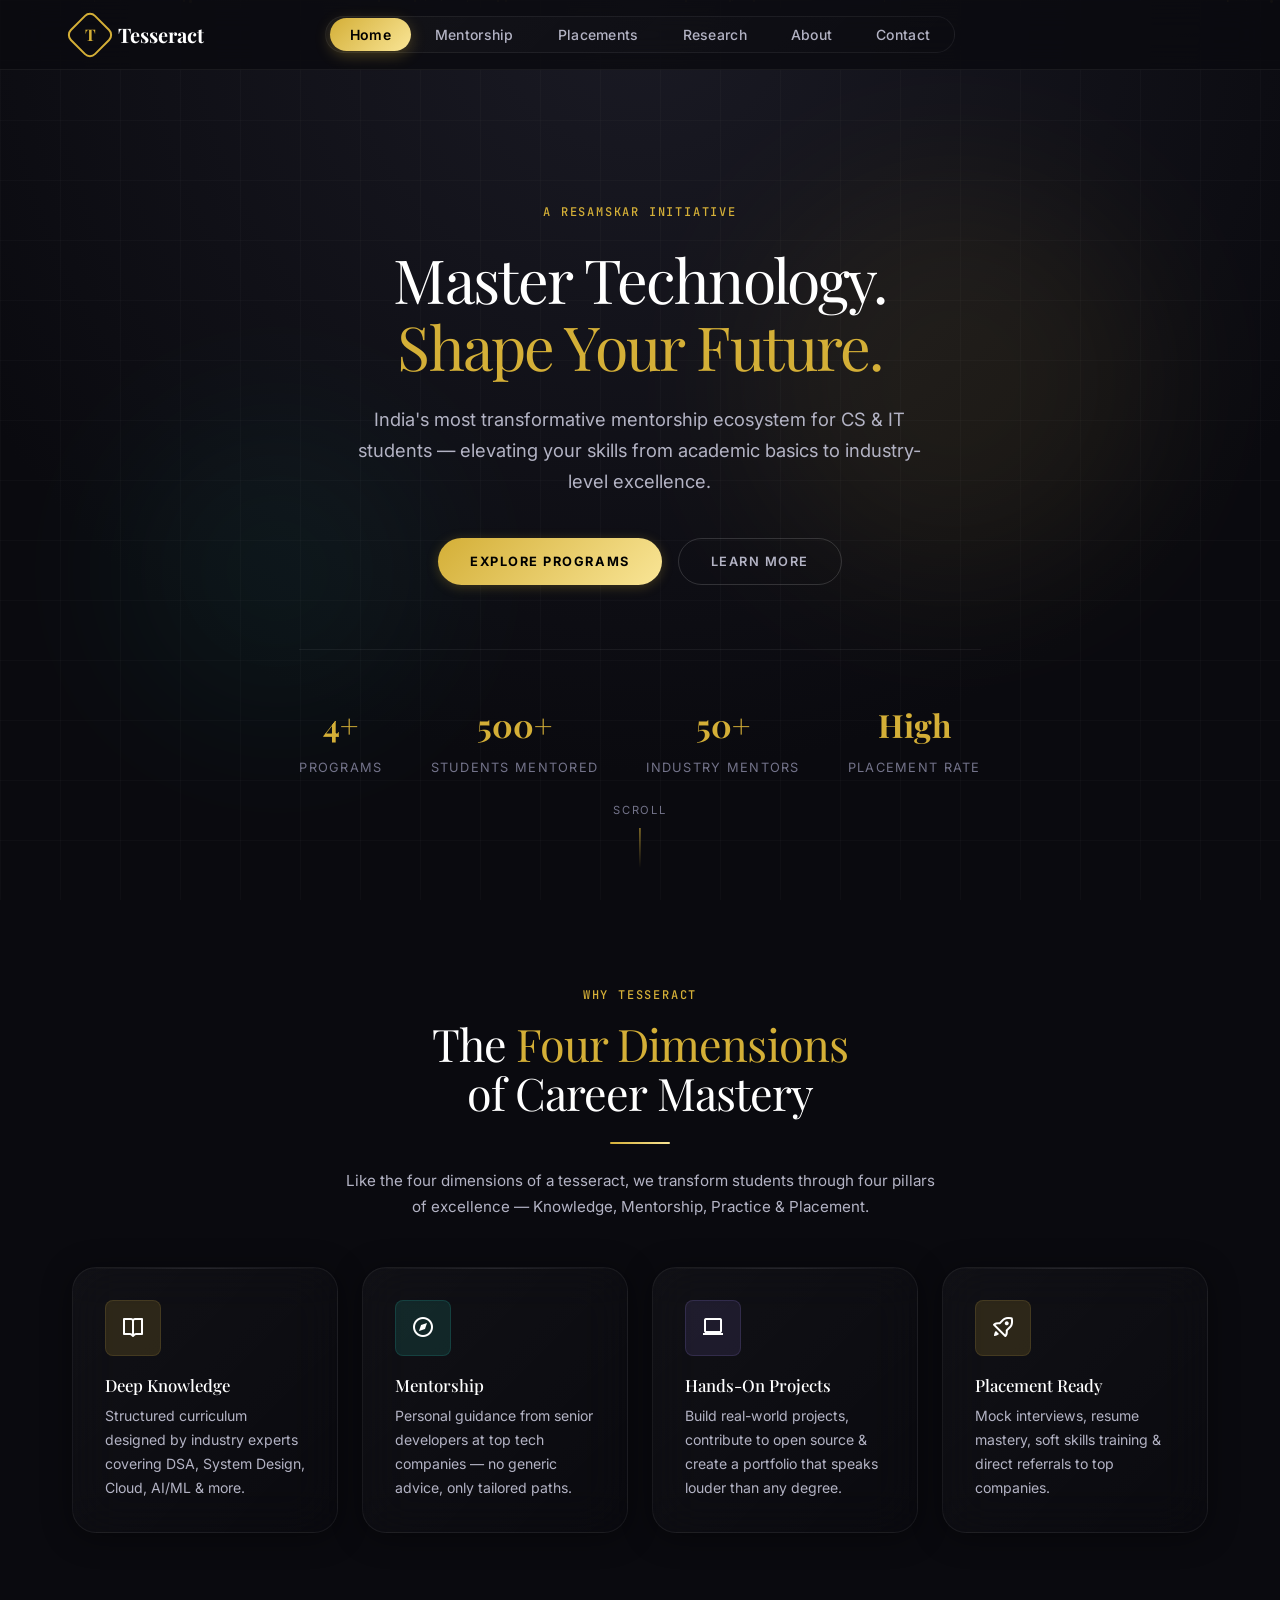
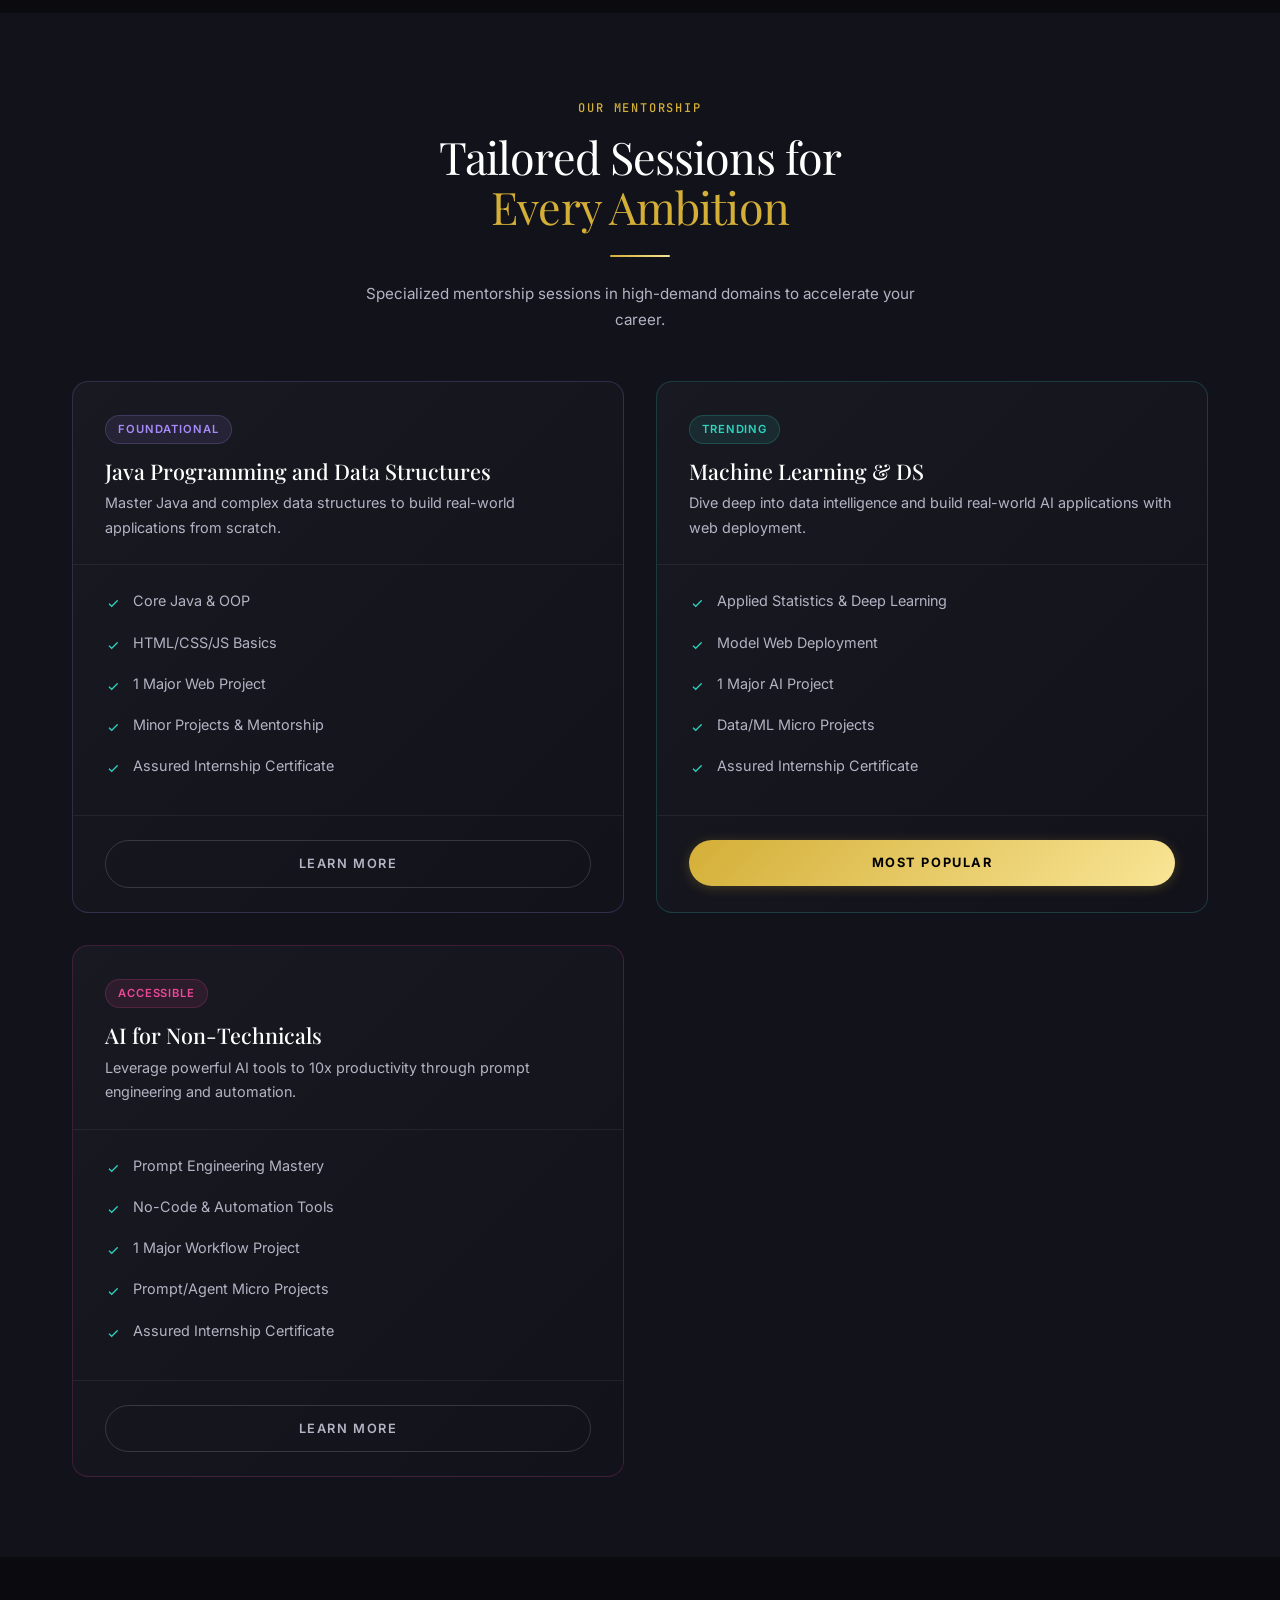
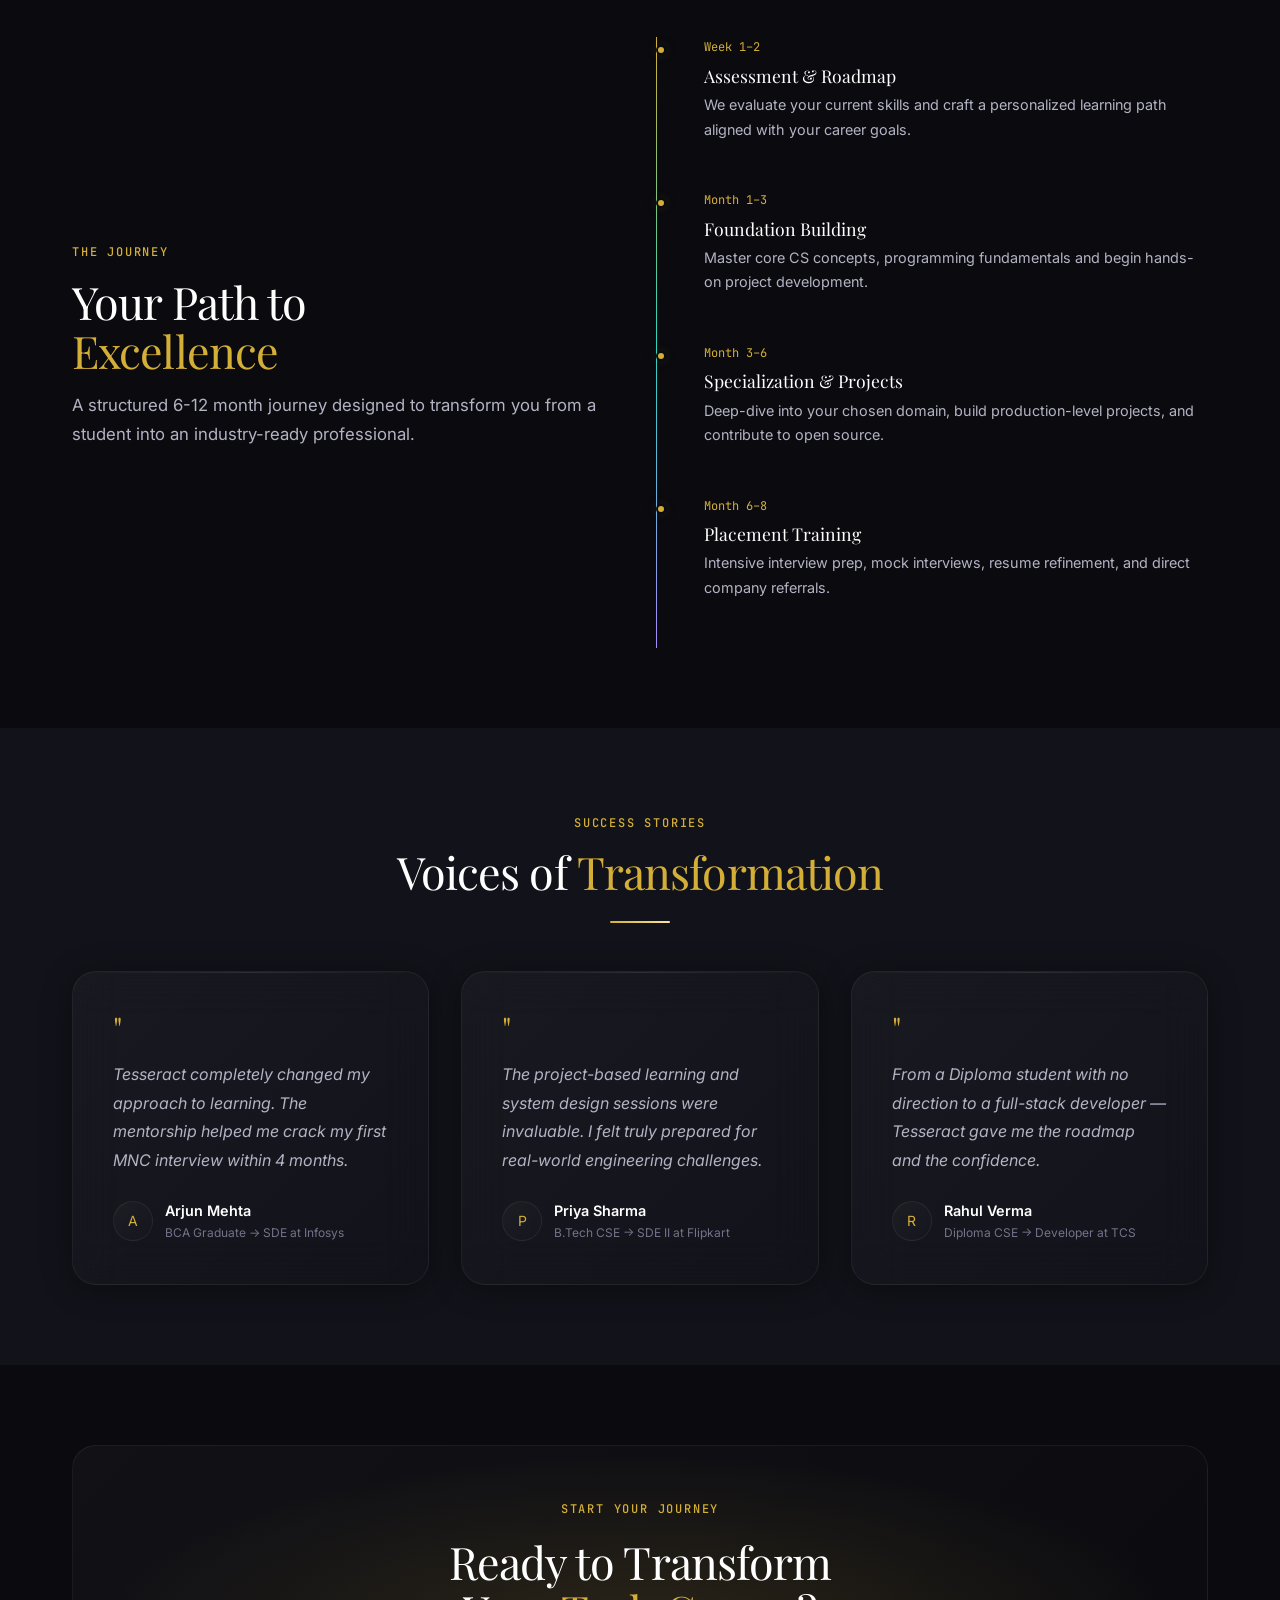
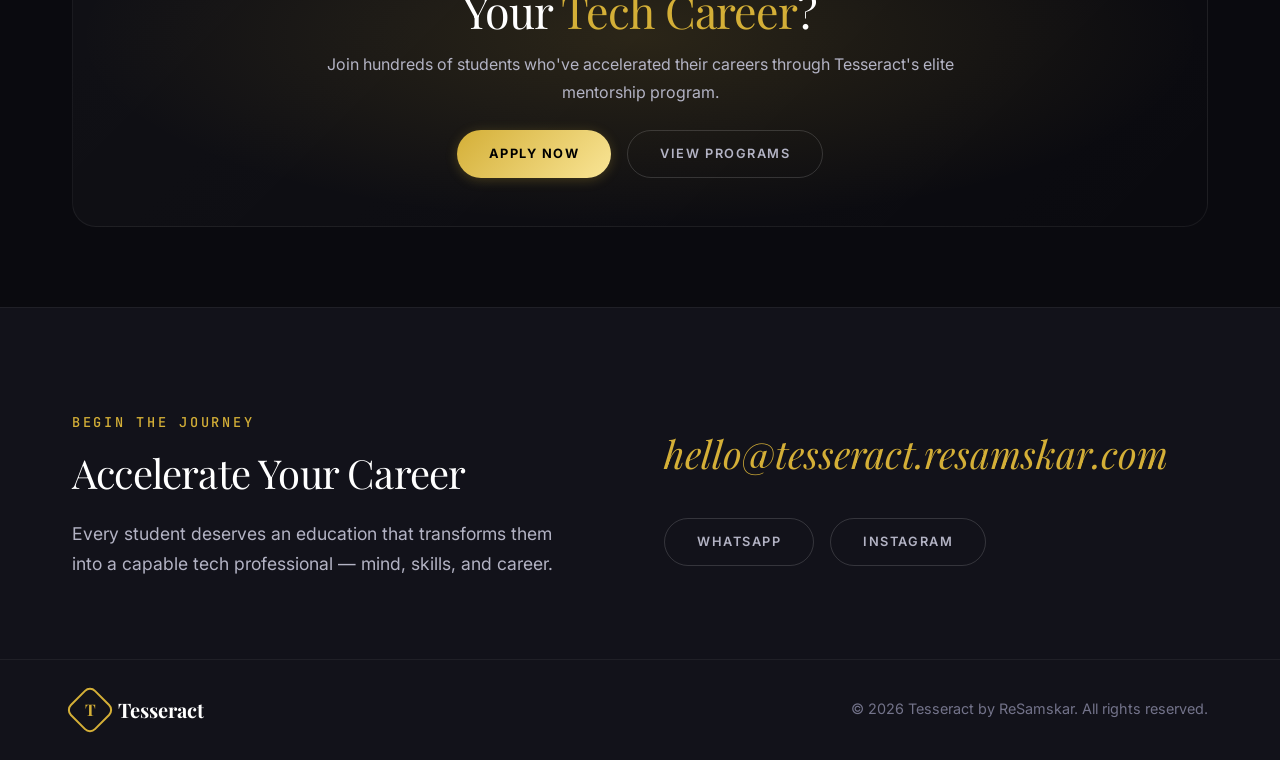
==== commit 1812332f: "Nav and link updated" ====
--- a/index.html
+++ b/index.html
@@ -23,17 +23,17 @@
   <!-- ── Navbar ── -->
   <nav class="navbar" id="navbar">
     <div class="nav-inner">
-      <a href="/" class="nav-logo">
+      <a href="index.html" class="nav-logo">
         <div class="logo-icon"><span>T</span></div>
         Tesseract
       </a>
       <ul class="nav-links" id="navLinks">
-        <li><a href="/" class="active">Home</a></li>
-        <li><a href="/mentorship/">Mentorship</a></li>
-        <li><a href="/placements/">Placements</a></li>
-        <li><a href="/research/">Research</a></li>
-        <li><a href="/about/">About</a></li>
-        <li><a href="/contact/">Contact</a></li>
+        <li><a href="index.html" class="active">Home</a></li>
+        <li><a href="src/Mentorship/index.html">Mentorship</a></li>
+        <li><a href="src/Placements/index.html">Placements</a></li>
+        <li><a href="src/Research/index.html">Research</a></li>
+        <li><a href="src/About/index.html">About</a></li>
+        <li><a href="src/Contacts/index.html">Contact</a></li>
       </ul>
       <div class="nav-right">
         <button class="mobile-toggle" id="mobileToggle" aria-label="Toggle menu">
@@ -58,8 +58,8 @@
         <p>India's most transformative mentorship ecosystem for CS & IT students — elevating your skills from academic
           basics to industry-level excellence.</p>
         <div class="hero-actions">
-          <a href="/mentorship/" class="btn btn-primary">Explore Programs</a>
-          <a href="/about/" class="btn btn-outline">Learn More</a>
+          <a href="src/Mentorship/index.html" class="btn btn-primary">Explore Programs</a>
+          <a href="src/About/index.html" class="btn btn-outline">Learn More</a>
         </div>
         <div class="hero-stats">
           <div class="stat">
@@ -152,7 +152,7 @@
             </ul>
           </div>
           <div class="card-footer">
-            <a href="programs.html" class="btn btn-outline" style="width:100%; justify-content:center;">Learn More</a>
+            <a href="src/Mentorship/index.html" class="btn btn-outline" style="width:100%; justify-content:center;">Learn More</a>
           </div>
         </div>
         <div class="program-card fade-in fade-in-delay-2" style="border-color: rgba(45,212,191,0.2);">
@@ -172,7 +172,7 @@
             </ul>
           </div>
           <div class="card-footer">
-            <a href="programs.html" class="btn btn-primary" style="width:100%; justify-content:center;">Most Popular</a>
+            <a href="src/Mentorship/index.html" class="btn btn-primary" style="width:100%; justify-content:center;">Most Popular</a>
           </div>
         </div>
 
@@ -193,7 +193,7 @@
             </ul>
           </div>
           <div class="card-footer">
-            <a href="programs.html" class="btn btn-outline" style="width:100%; justify-content:center;">Learn More</a>
+            <a href="src/Mentorship/index.html" class="btn btn-outline" style="width:100%; justify-content:center;">Learn More</a>
           </div>
         </div>
       </div>
@@ -296,8 +296,8 @@
         <h2 style="margin-top:1rem;">Ready to Transform<br>Your <span class="text-accent">Tech Career</span>?</h2>
         <p>Join hundreds of students who've accelerated their careers through Tesseract's elite mentorship program.</p>
         <div style="display:flex; gap:1rem; justify-content:center; flex-wrap:wrap;">
-          <a href="contact.html" class="btn btn-primary">Apply Now</a>
-          <a href="programs.html" class="btn btn-outline">View Programs</a>
+          <a href="src/Contacts/index.html" class="btn btn-primary">Apply Now</a>
+          <a href="src/Mentorship/index.html" class="btn btn-outline">View Programs</a>
         </div>
       </div>
     </div>
@@ -329,7 +329,7 @@
     <div style="border-top: 1px solid var(--glass-border); padding: 2rem 0;">
       <div class="container">
         <div style="display: flex; justify-content: space-between; align-items: center; flex-wrap: wrap; gap: 1rem;">
-          <a href="/" class="nav-logo">
+          <a href="index.html" class="nav-logo">
             <div class="logo-icon"><span>T</span></div>
             Tesseract
           </a>
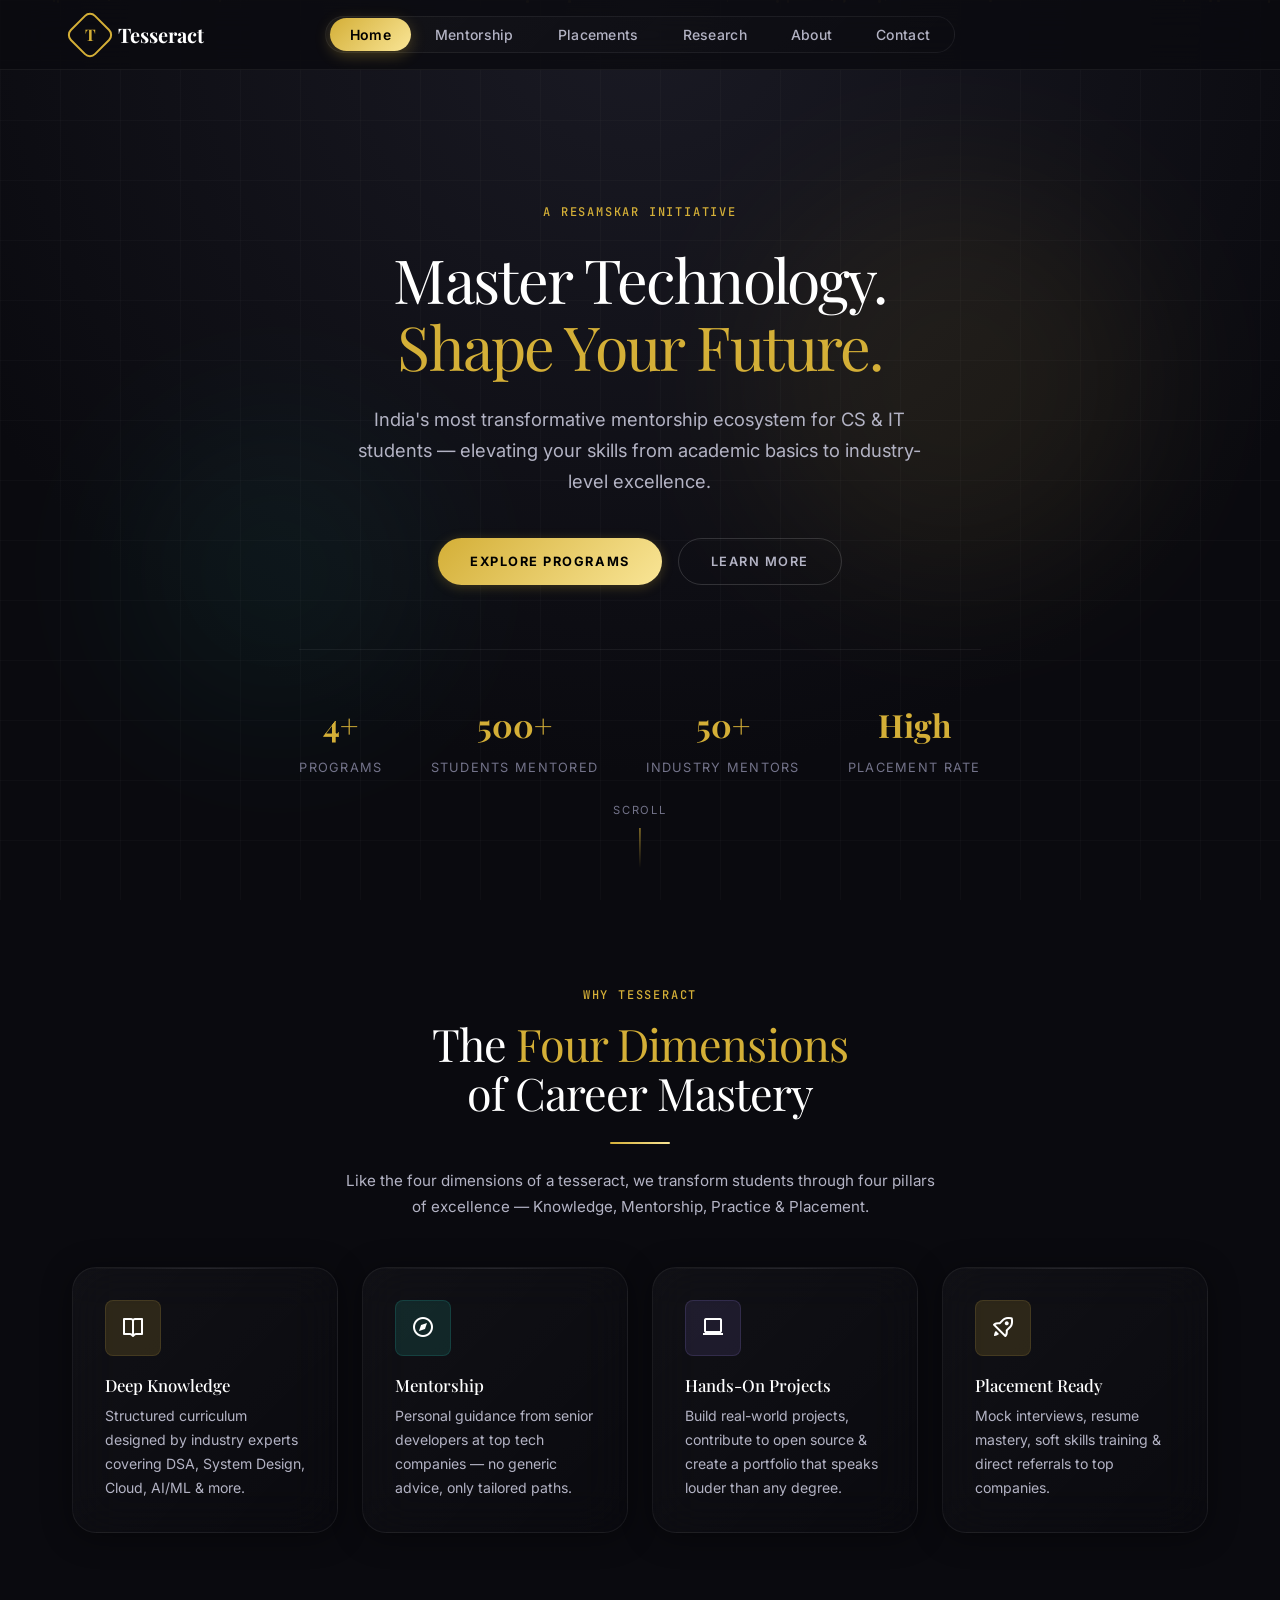
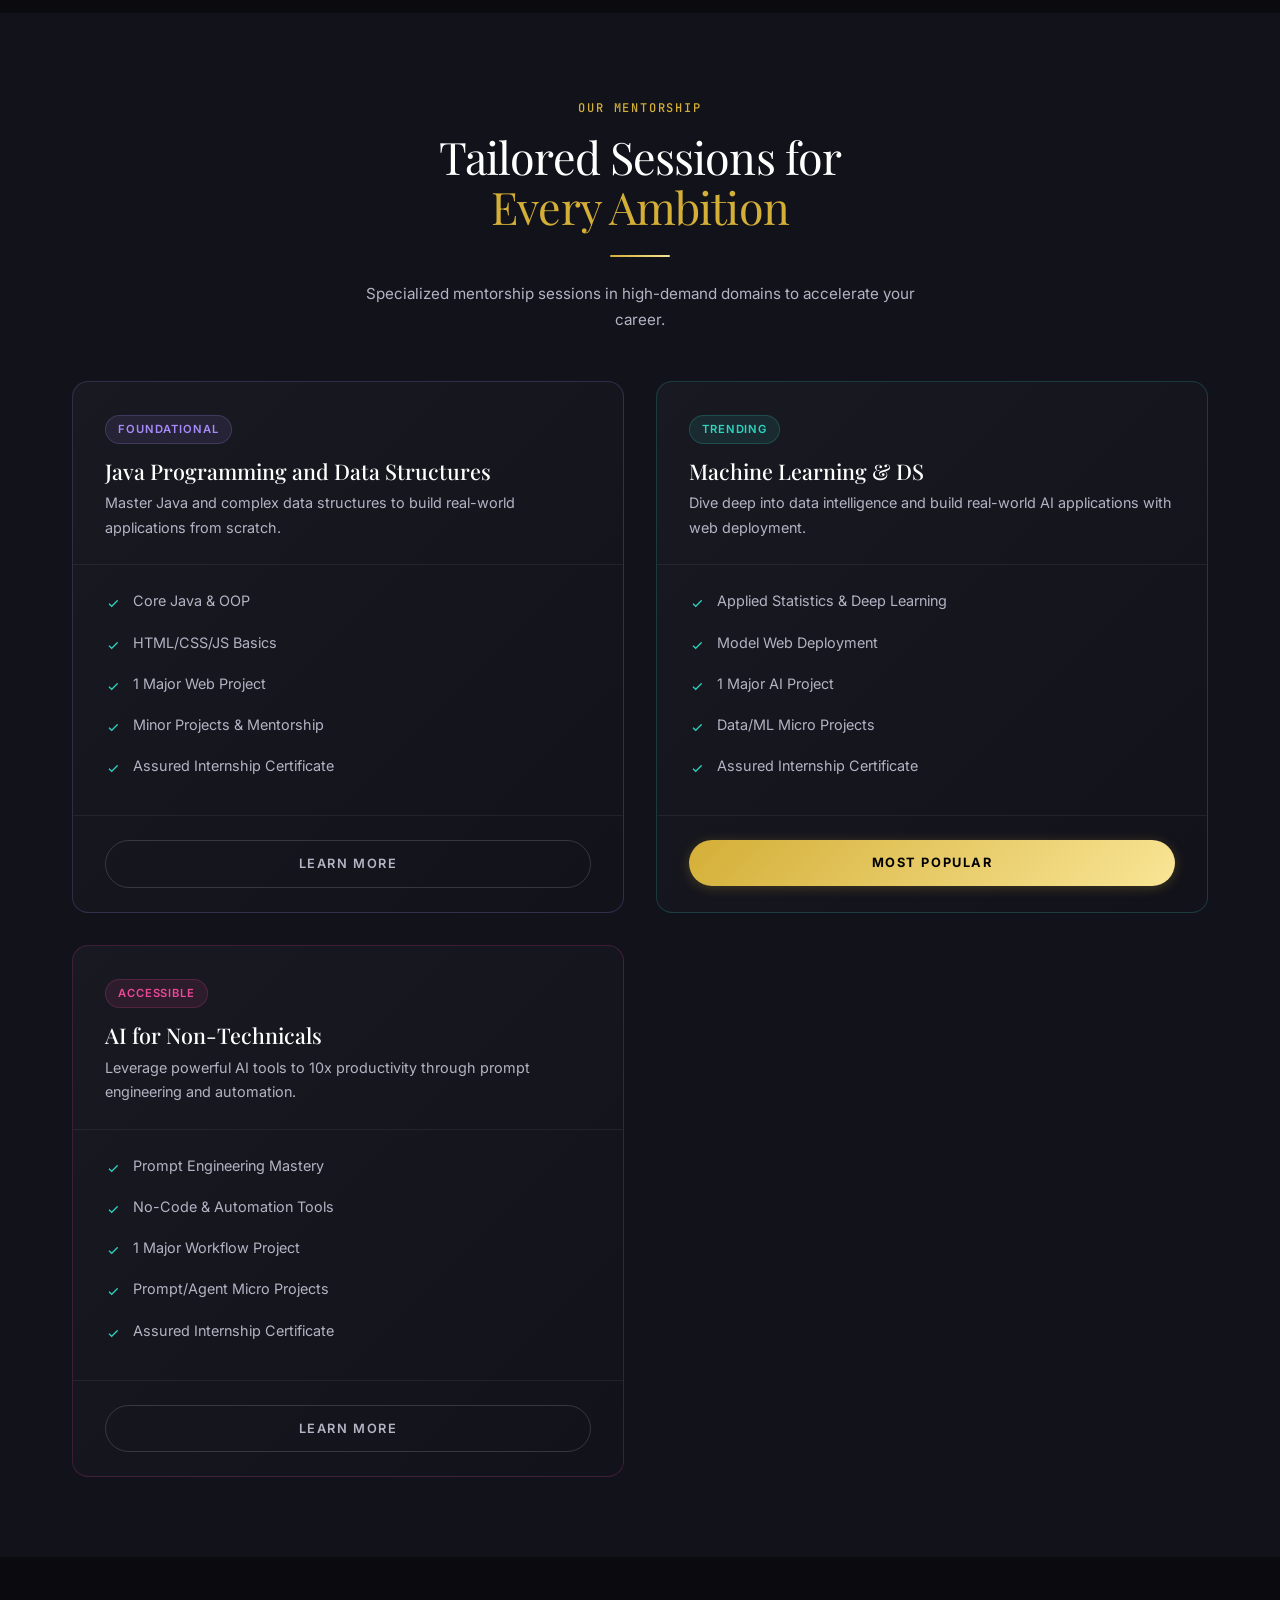
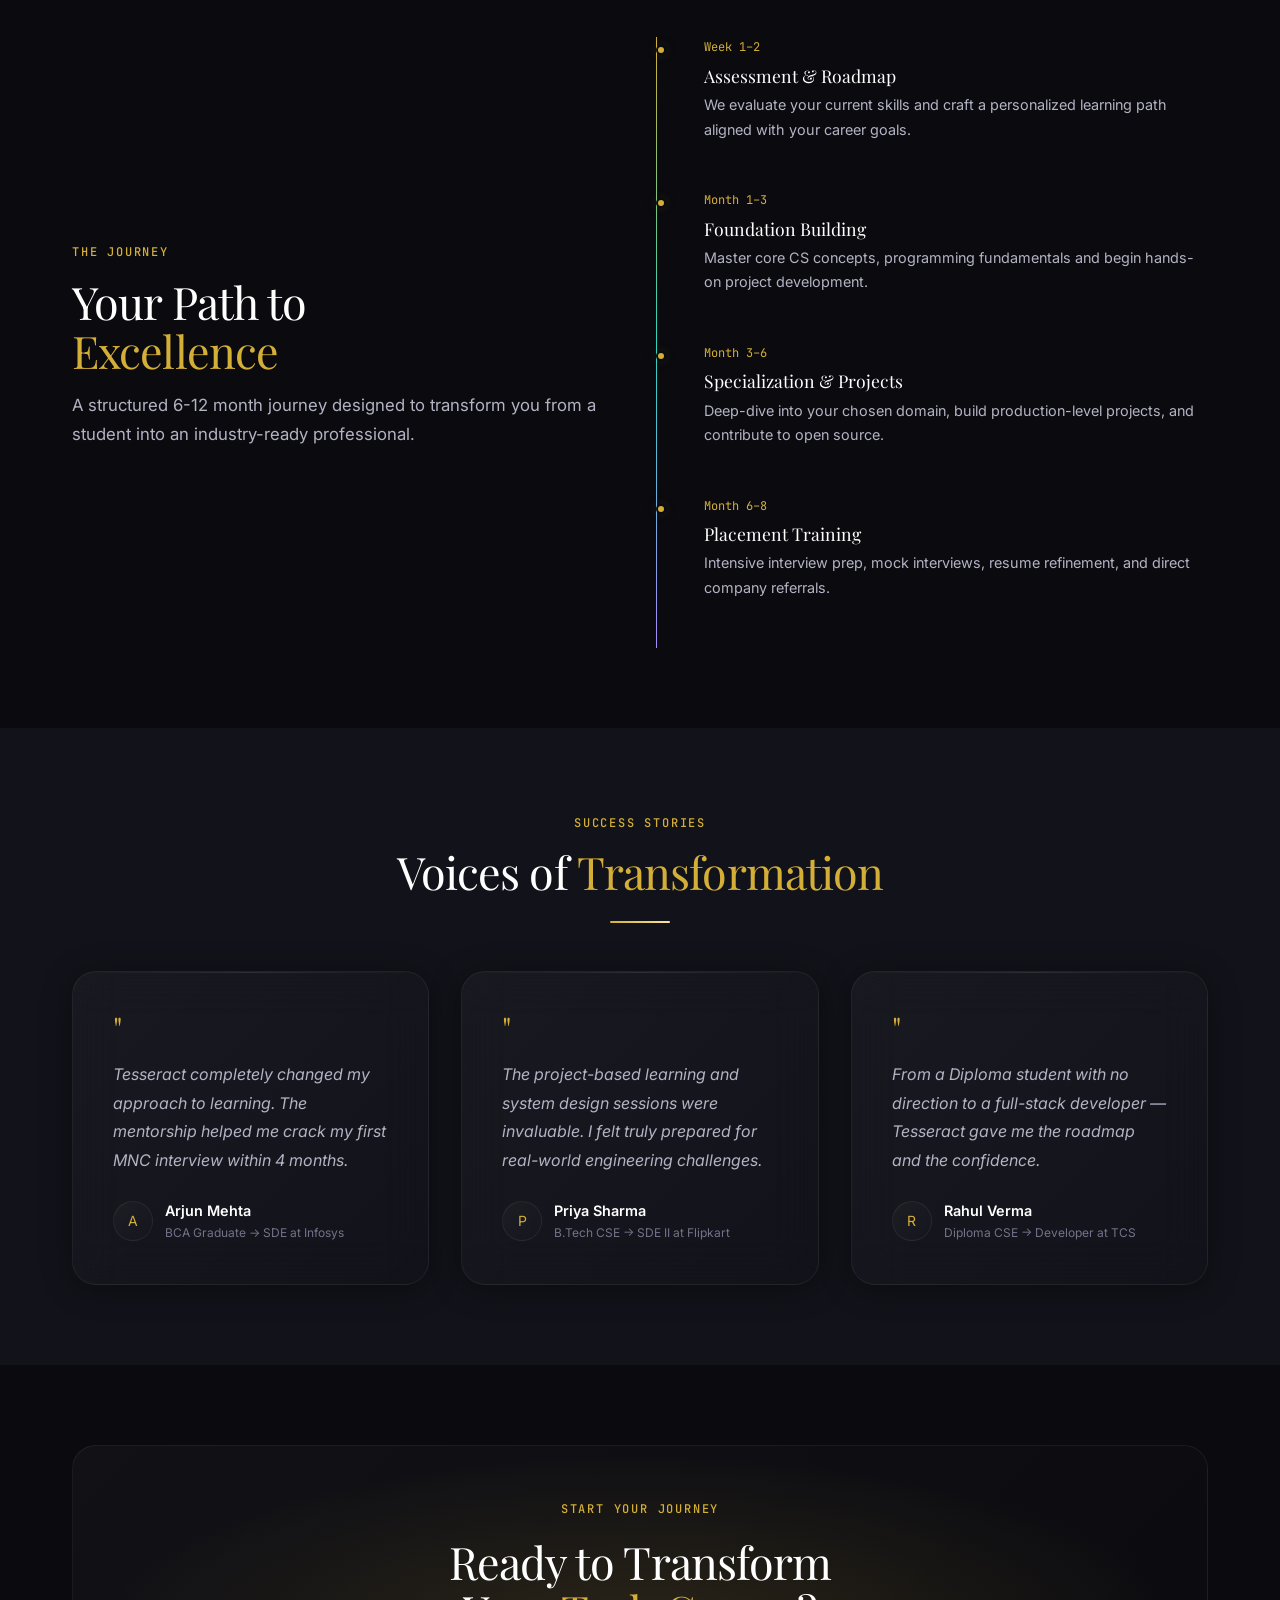
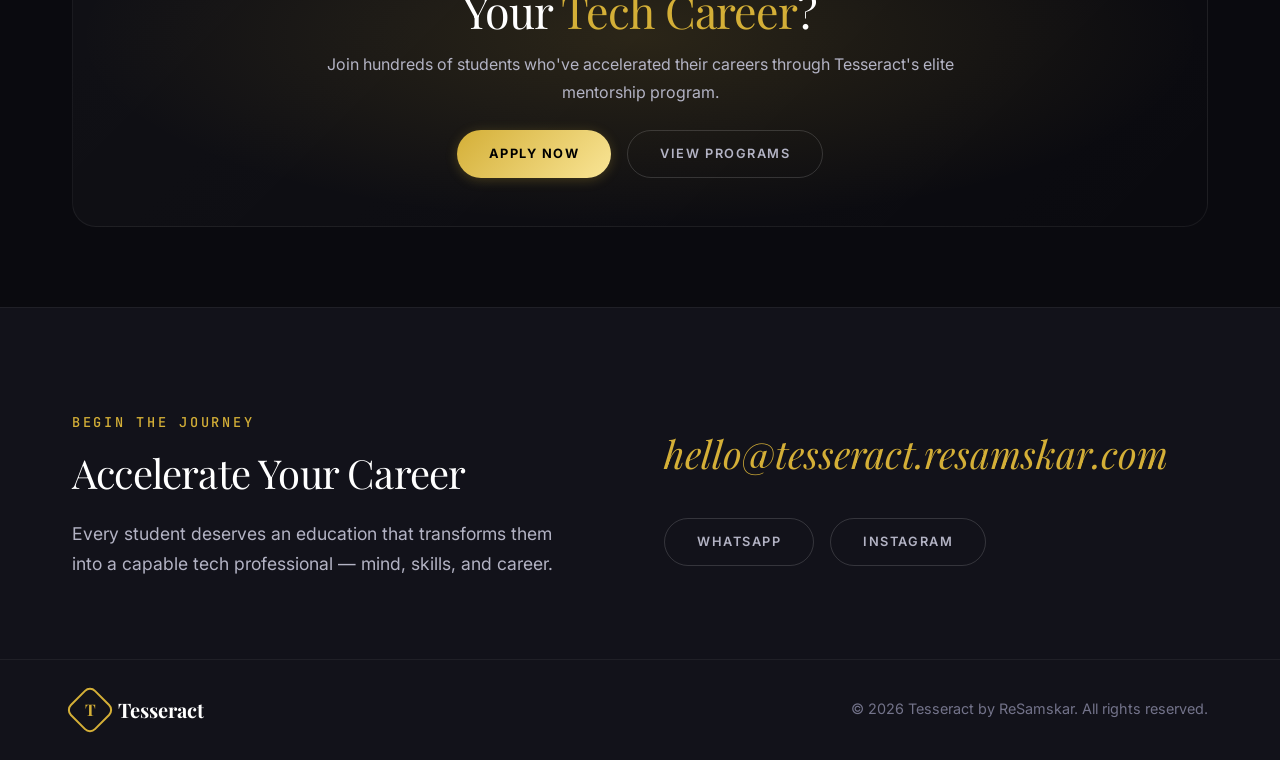
==== commit 854541b0: "Links updated" ====
--- a/index.html
+++ b/index.html
@@ -29,11 +29,11 @@
       </a>
       <ul class="nav-links" id="navLinks">
         <li><a href="index.html" class="active">Home</a></li>
-        <li><a href="src/Mentorship/index.html">Mentorship</a></li>
-        <li><a href="src/Placements/index.html">Placements</a></li>
-        <li><a href="src/Research/index.html">Research</a></li>
-        <li><a href="src/About/index.html">About</a></li>
-        <li><a href="src/Contacts/index.html">Contact</a></li>
+        <li><a href="src/Mentorship/">Mentorship</a></li>
+        <li><a href="src/Placements/">Placements</a></li>
+        <li><a href="src/Research/">Research</a></li>
+        <li><a href="src/About/">About</a></li>
+        <li><a href="src/Contacts/">Contact</a></li>
       </ul>
       <div class="nav-right">
         <button class="mobile-toggle" id="mobileToggle" aria-label="Toggle menu">
@@ -152,7 +152,8 @@
             </ul>
           </div>
           <div class="card-footer">
-            <a href="src/Mentorship/index.html" class="btn btn-outline" style="width:100%; justify-content:center;">Learn More</a>
+            <a href="src/Mentorship/index.html" class="btn btn-outline"
+              style="width:100%; justify-content:center;">Learn More</a>
           </div>
         </div>
         <div class="program-card fade-in fade-in-delay-2" style="border-color: rgba(45,212,191,0.2);">
@@ -172,7 +173,8 @@
             </ul>
           </div>
           <div class="card-footer">
-            <a href="src/Mentorship/index.html" class="btn btn-primary" style="width:100%; justify-content:center;">Most Popular</a>
+            <a href="src/Mentorship/index.html" class="btn btn-primary" style="width:100%; justify-content:center;">Most
+              Popular</a>
           </div>
         </div>
 
@@ -193,7 +195,8 @@
             </ul>
           </div>
           <div class="card-footer">
-            <a href="src/Mentorship/index.html" class="btn btn-outline" style="width:100%; justify-content:center;">Learn More</a>
+            <a href="src/Mentorship/index.html" class="btn btn-outline"
+              style="width:100%; justify-content:center;">Learn More</a>
           </div>
         </div>
       </div>
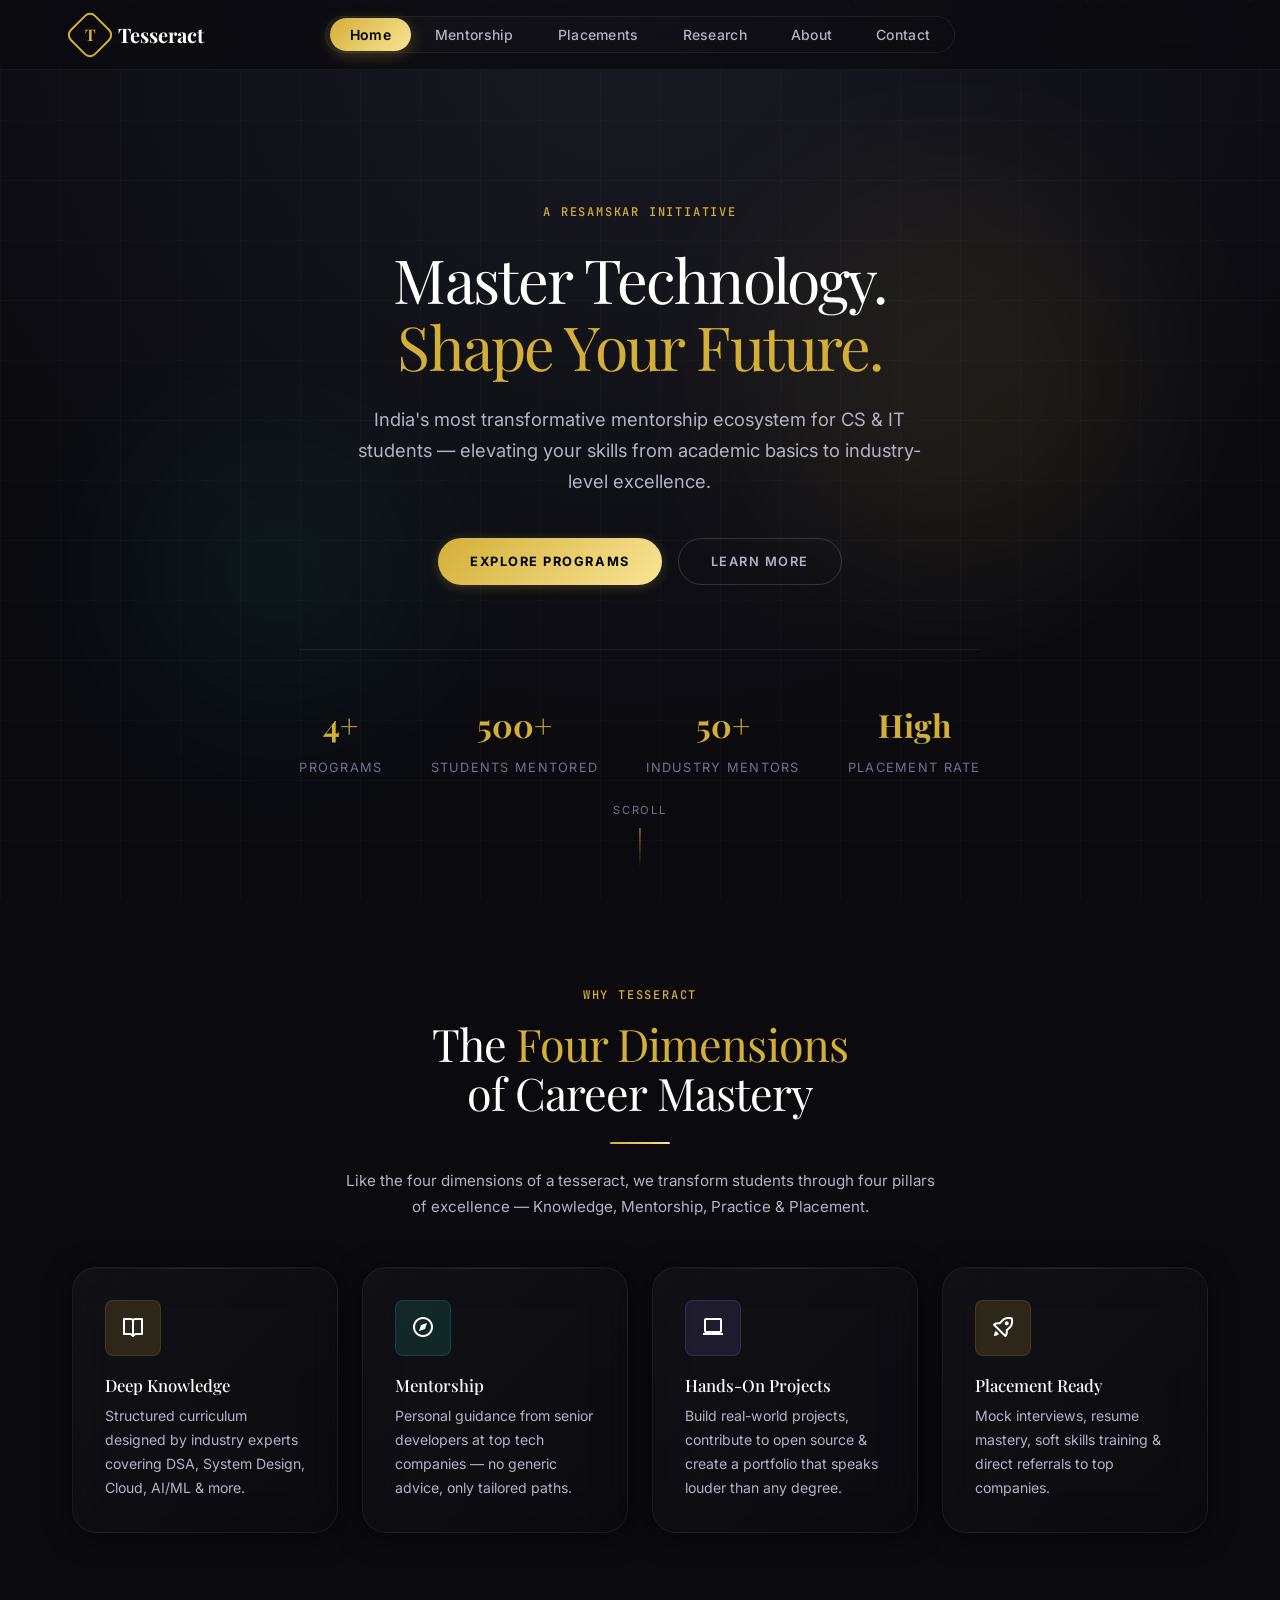
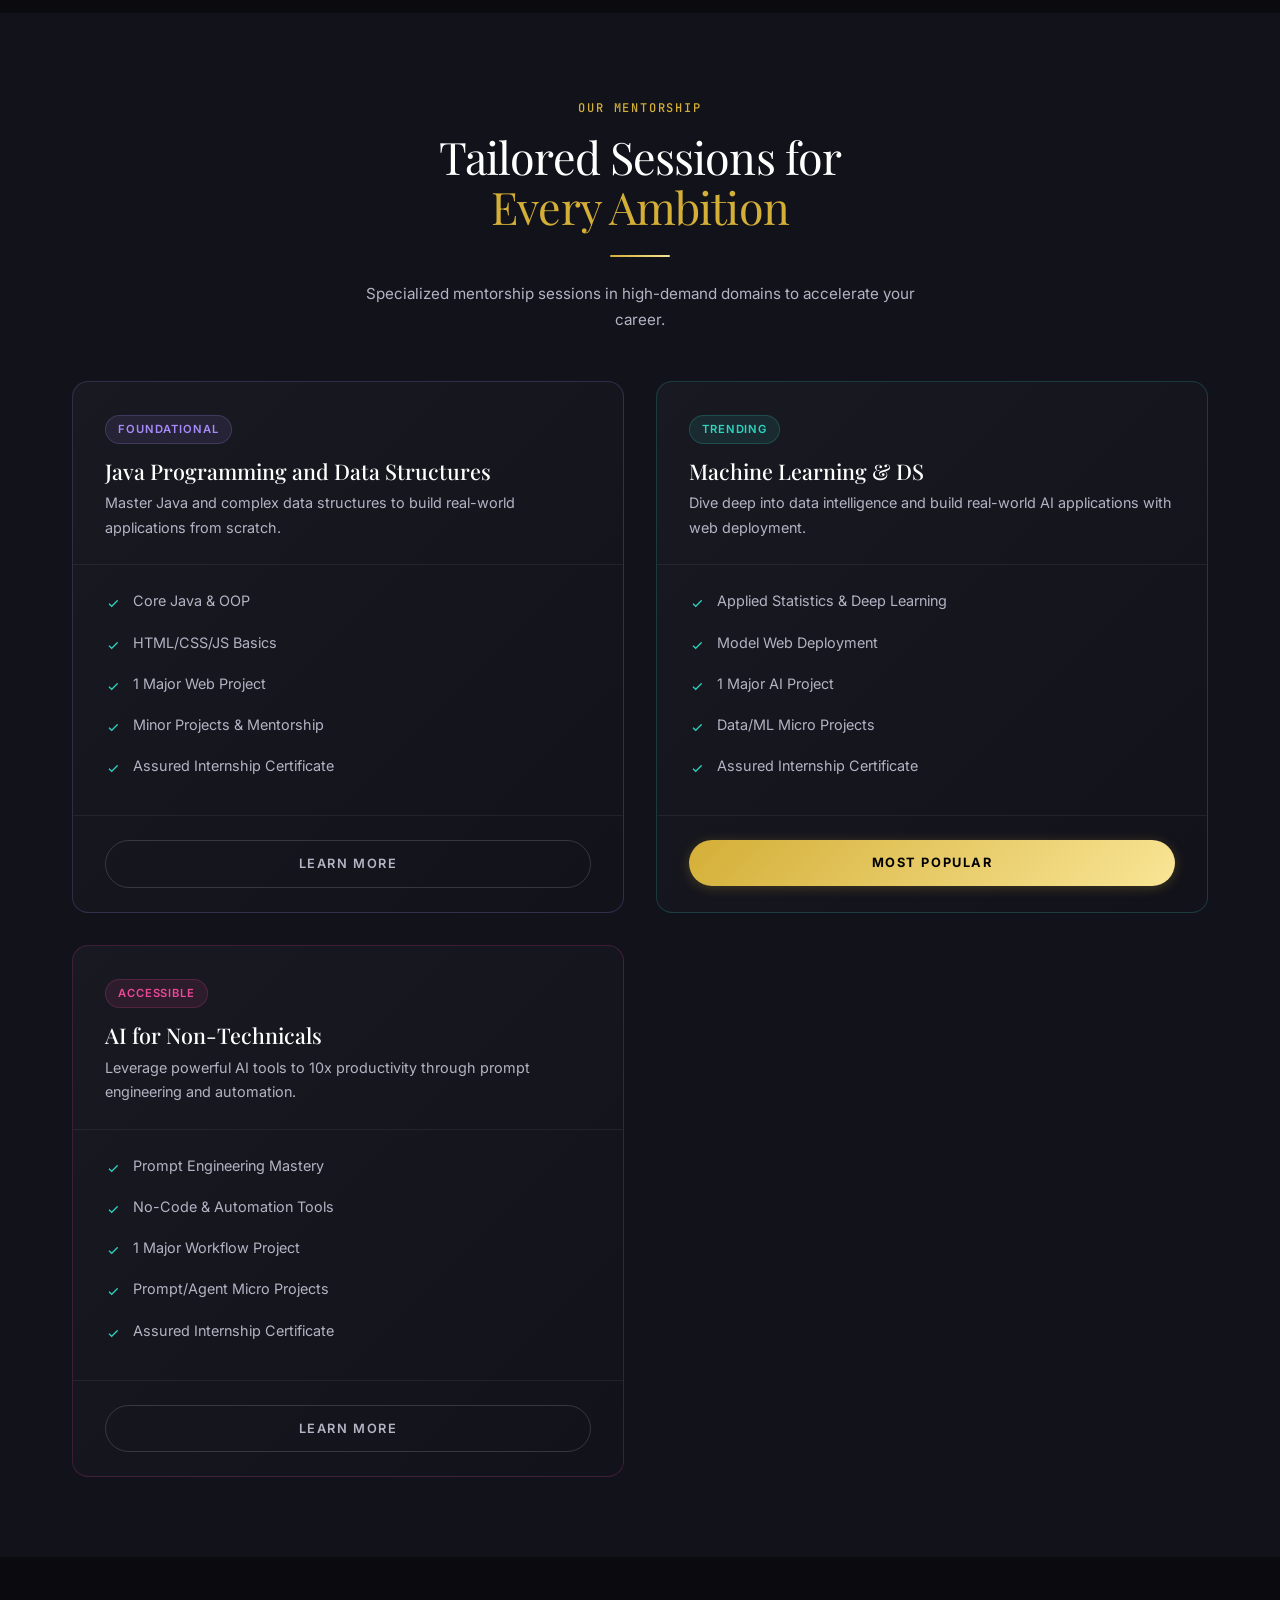
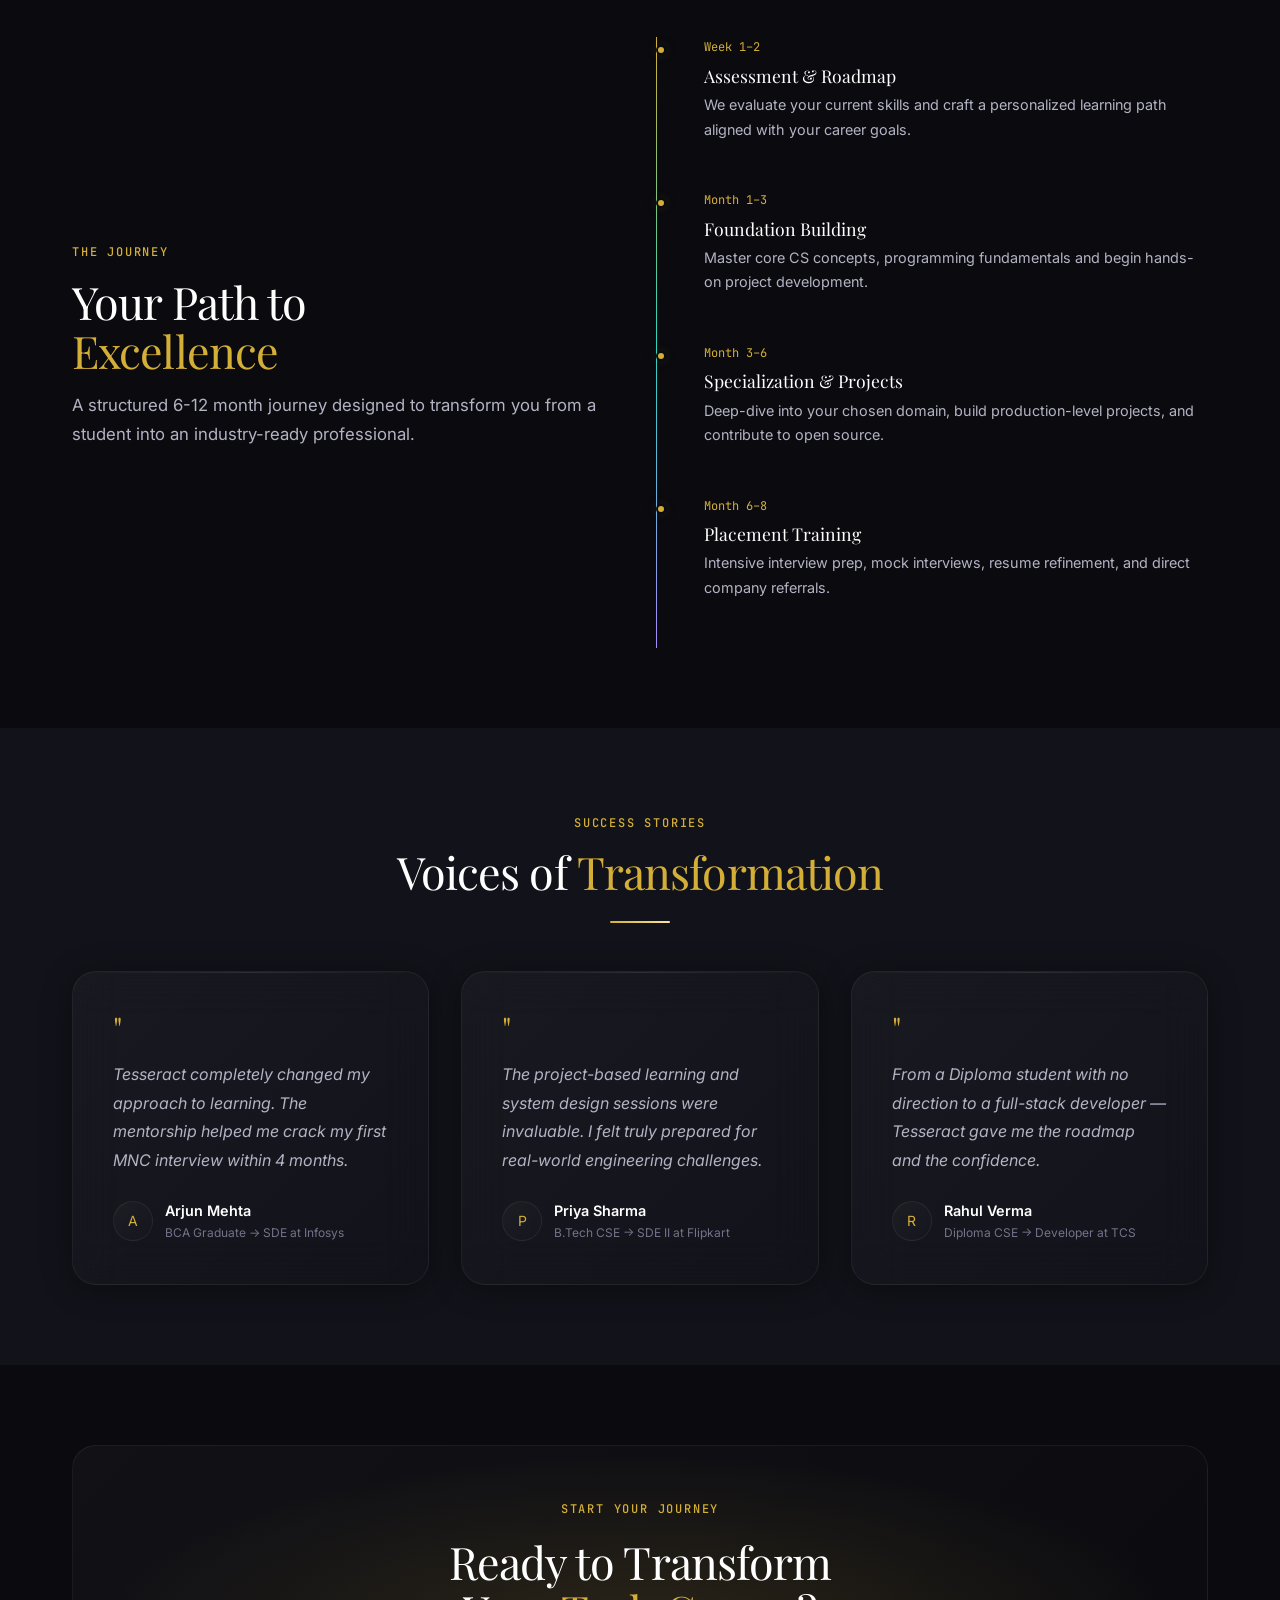
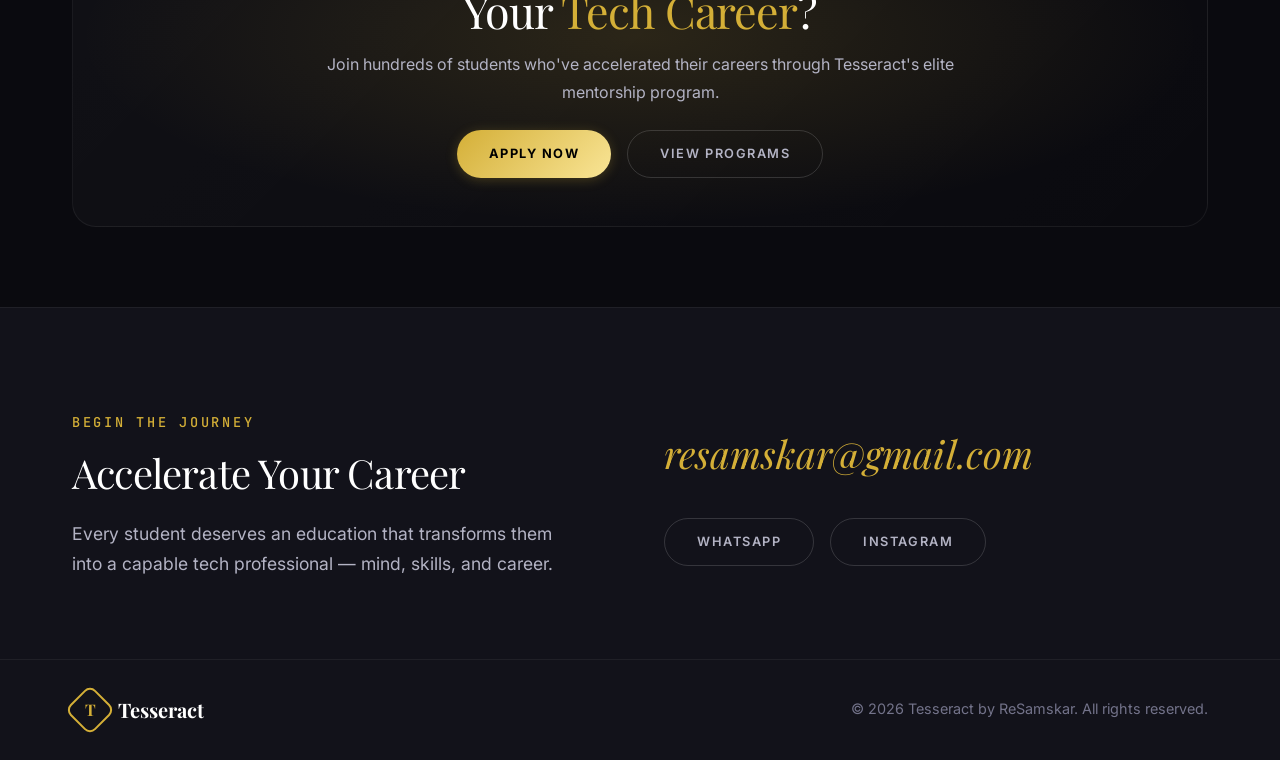
==== commit dbc681d2: "mail updated" ====
--- a/index.html
+++ b/index.html
@@ -318,8 +318,8 @@
             transforms them into a capable tech professional — mind, skills, and career.</p>
         </div>
         <div style="flex: 1 1 400px; display: flex; flex-direction: column; gap: 2rem; align-items: flex-start;">
-          <a href="mailto:hello@tesseract.resamskar.com"
-            style="font-family: var(--font-heading); font-size: clamp(1.5rem, 3vw, 2.5rem); font-style: italic; color: var(--accent); text-decoration: none; transition: var(--transition);">hello@tesseract.resamskar.com</a>
+          <a href="mailto:resamskar@gmail.com"
+            style="font-family: var(--font-heading); font-size: clamp(1.5rem, 3vw, 2.5rem); font-style: italic; color: var(--accent); text-decoration: none; transition: var(--transition);">resamskar@gmail.com</a>
           <div style="display: flex; gap: 1rem; flex-wrap: wrap;">
             <a href="https://wa.me/+919955477663" class="btn btn-outline"
               style="border-radius: 50px; padding: 0.75rem 2rem;">WhatsApp</a>
